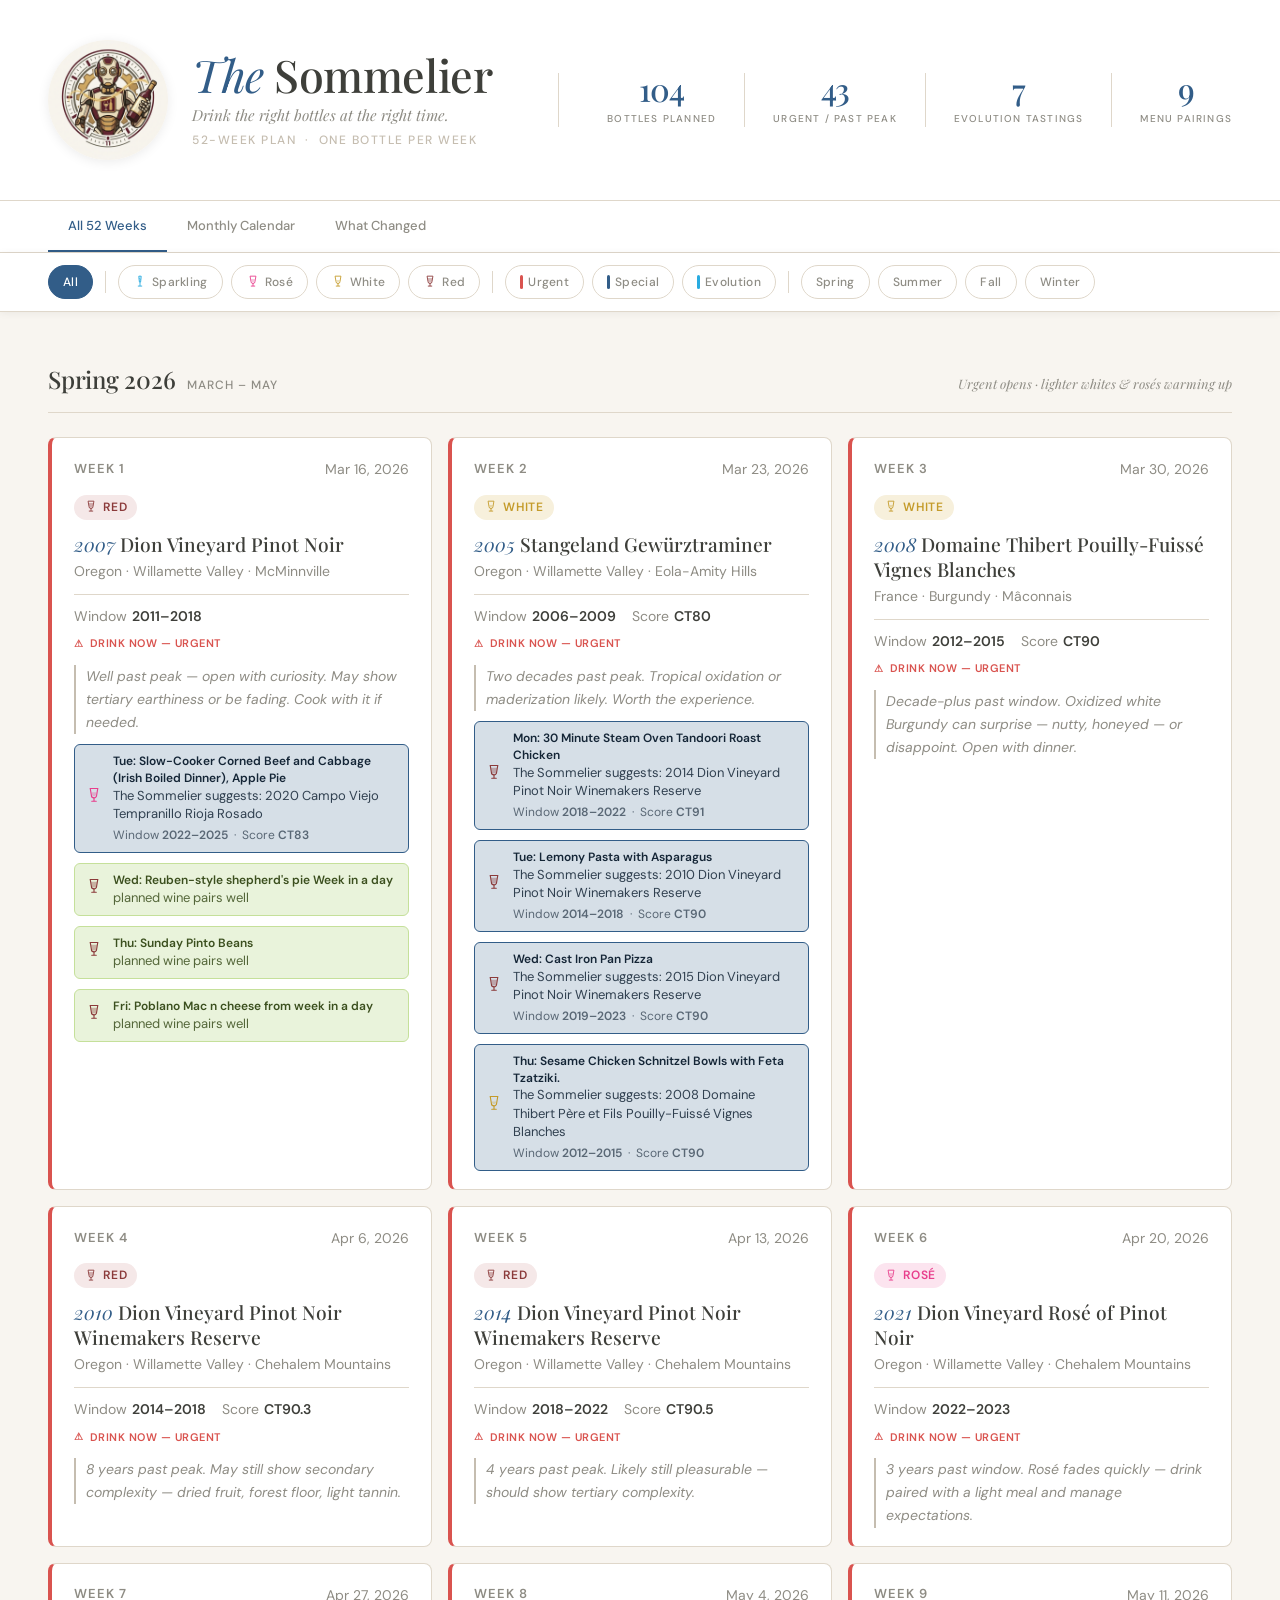
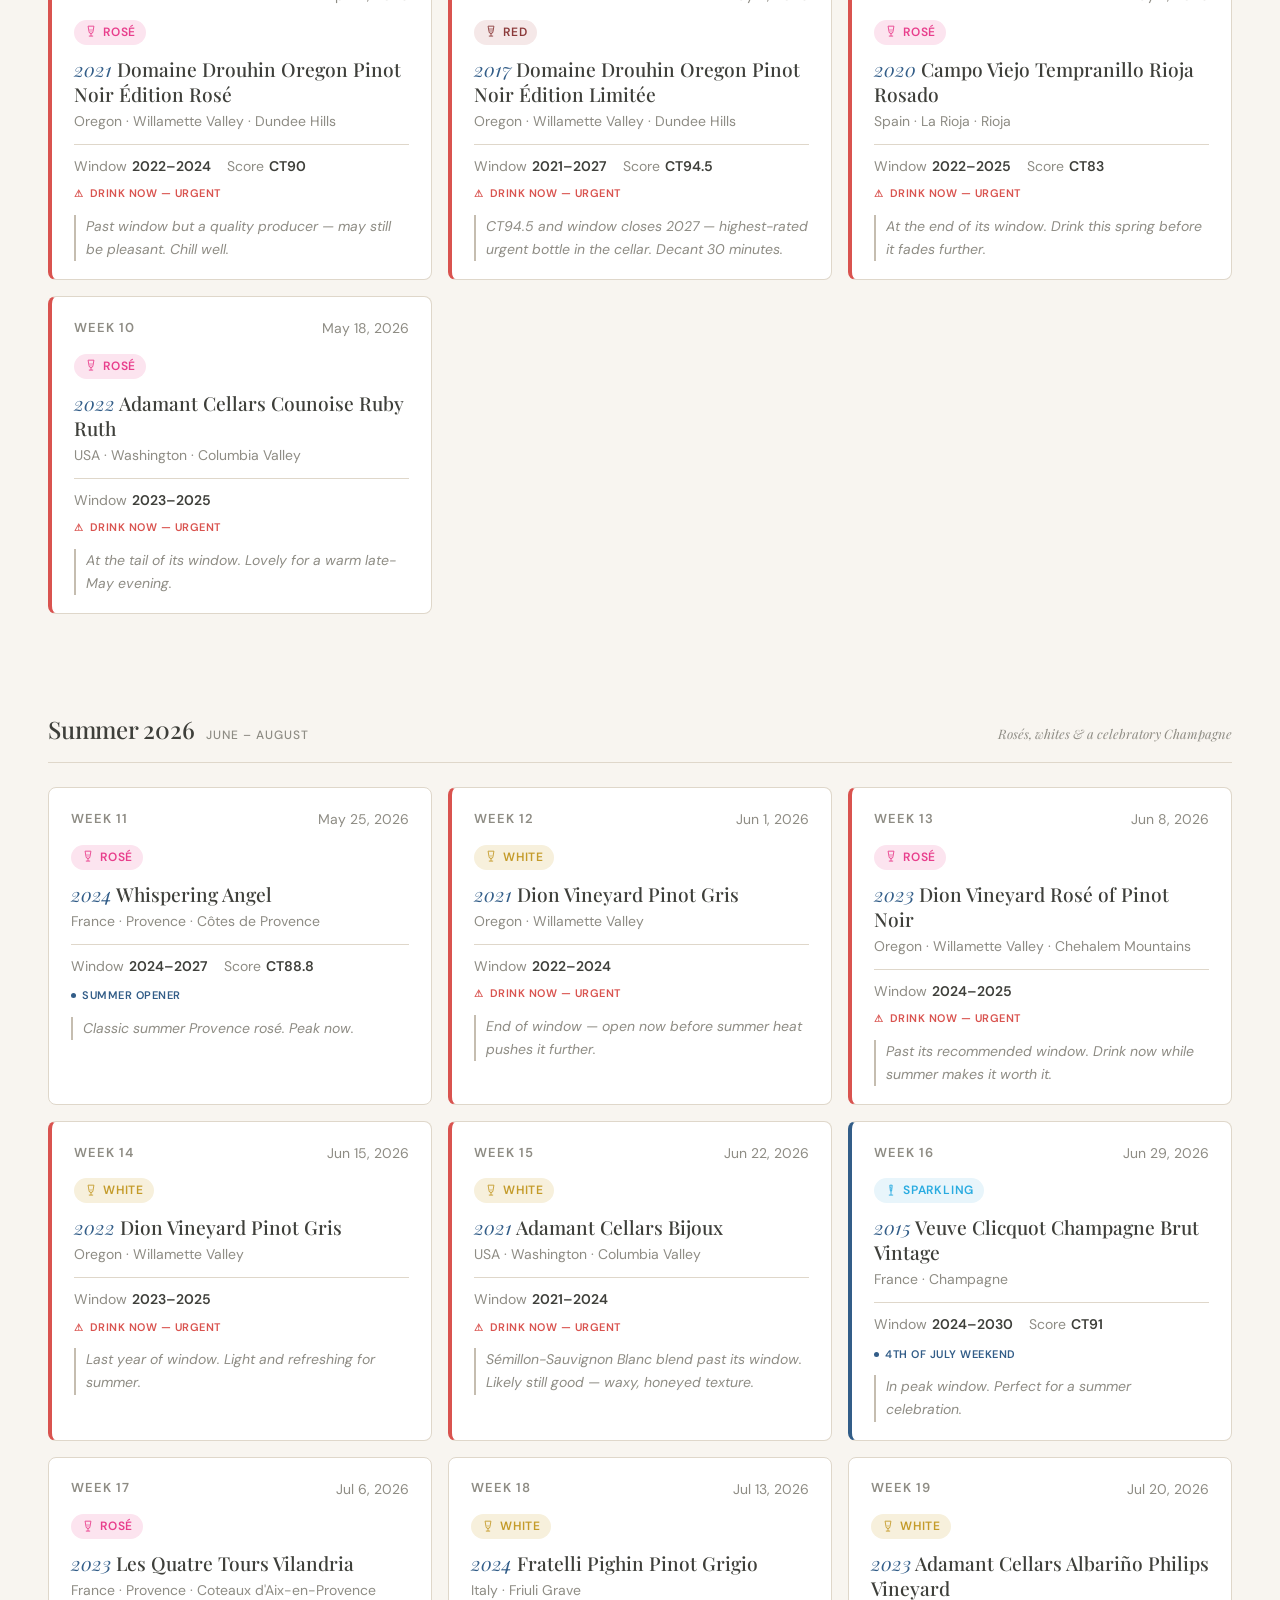
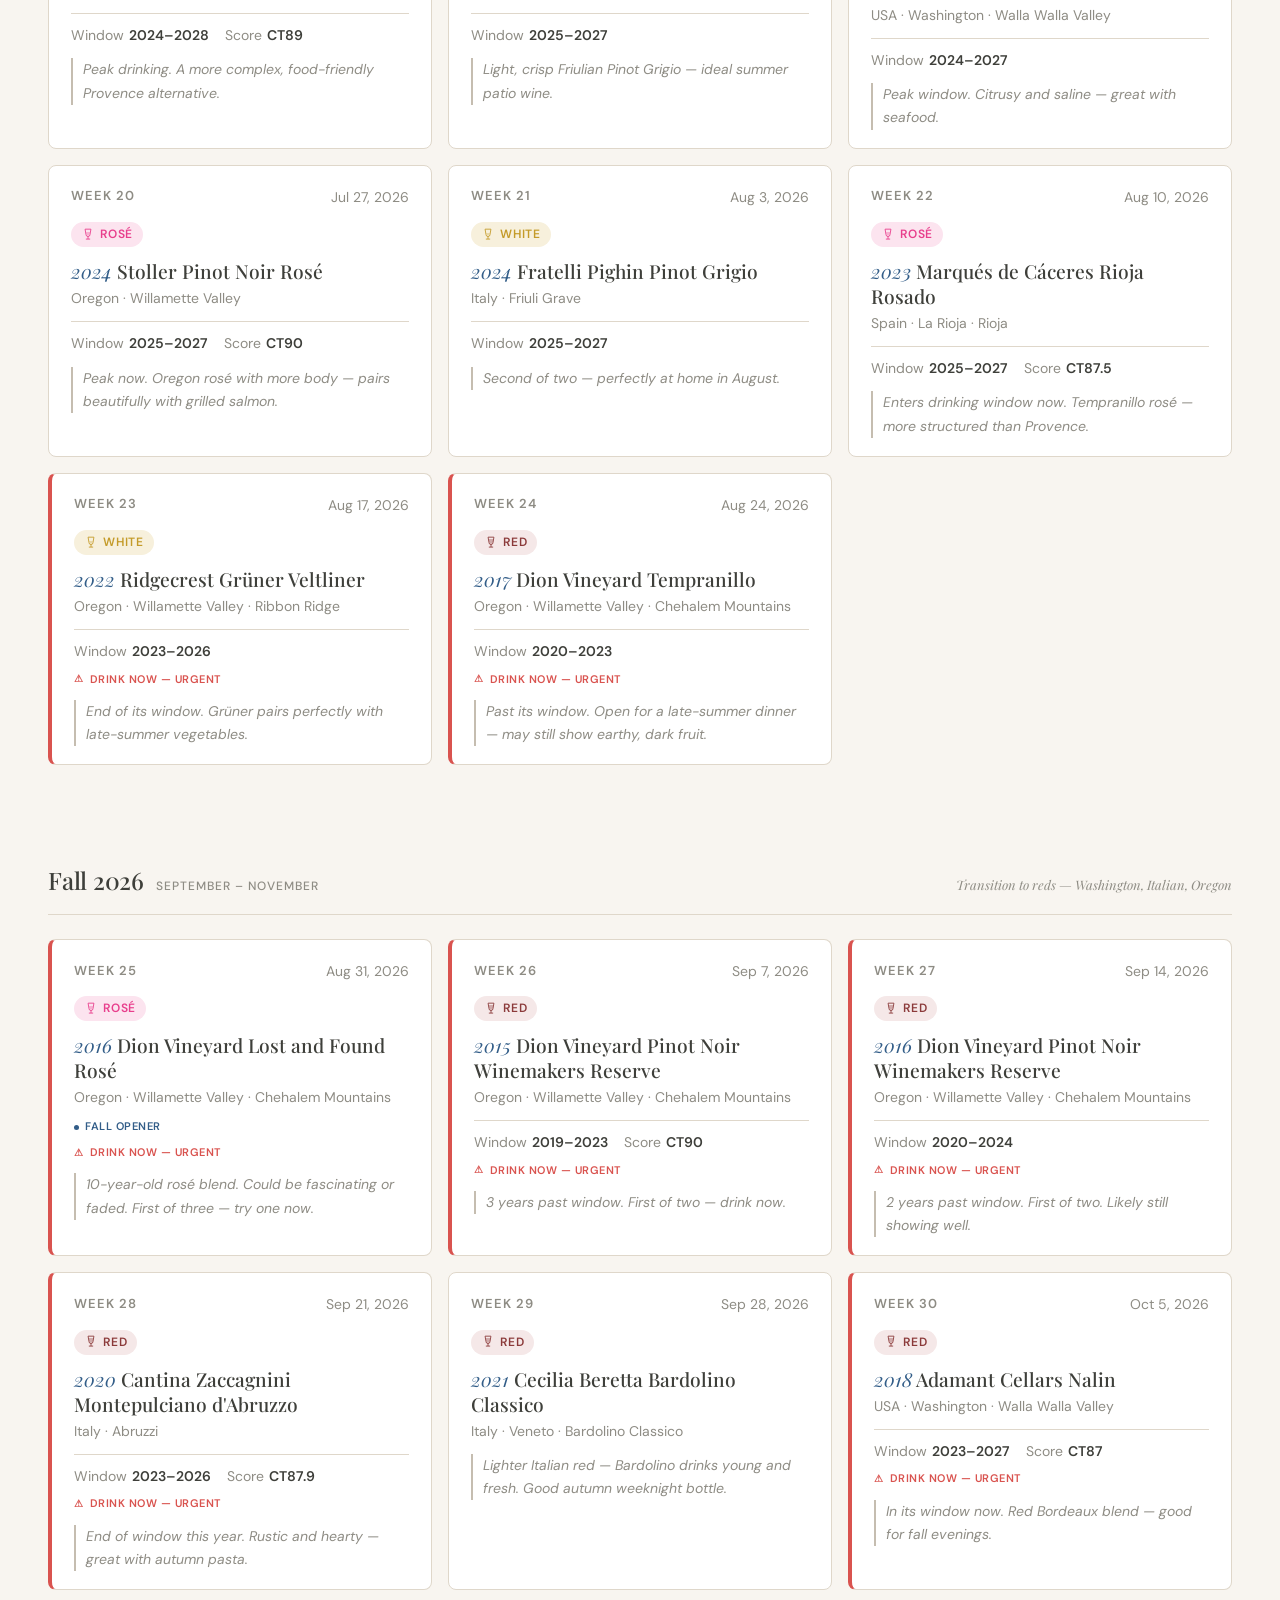
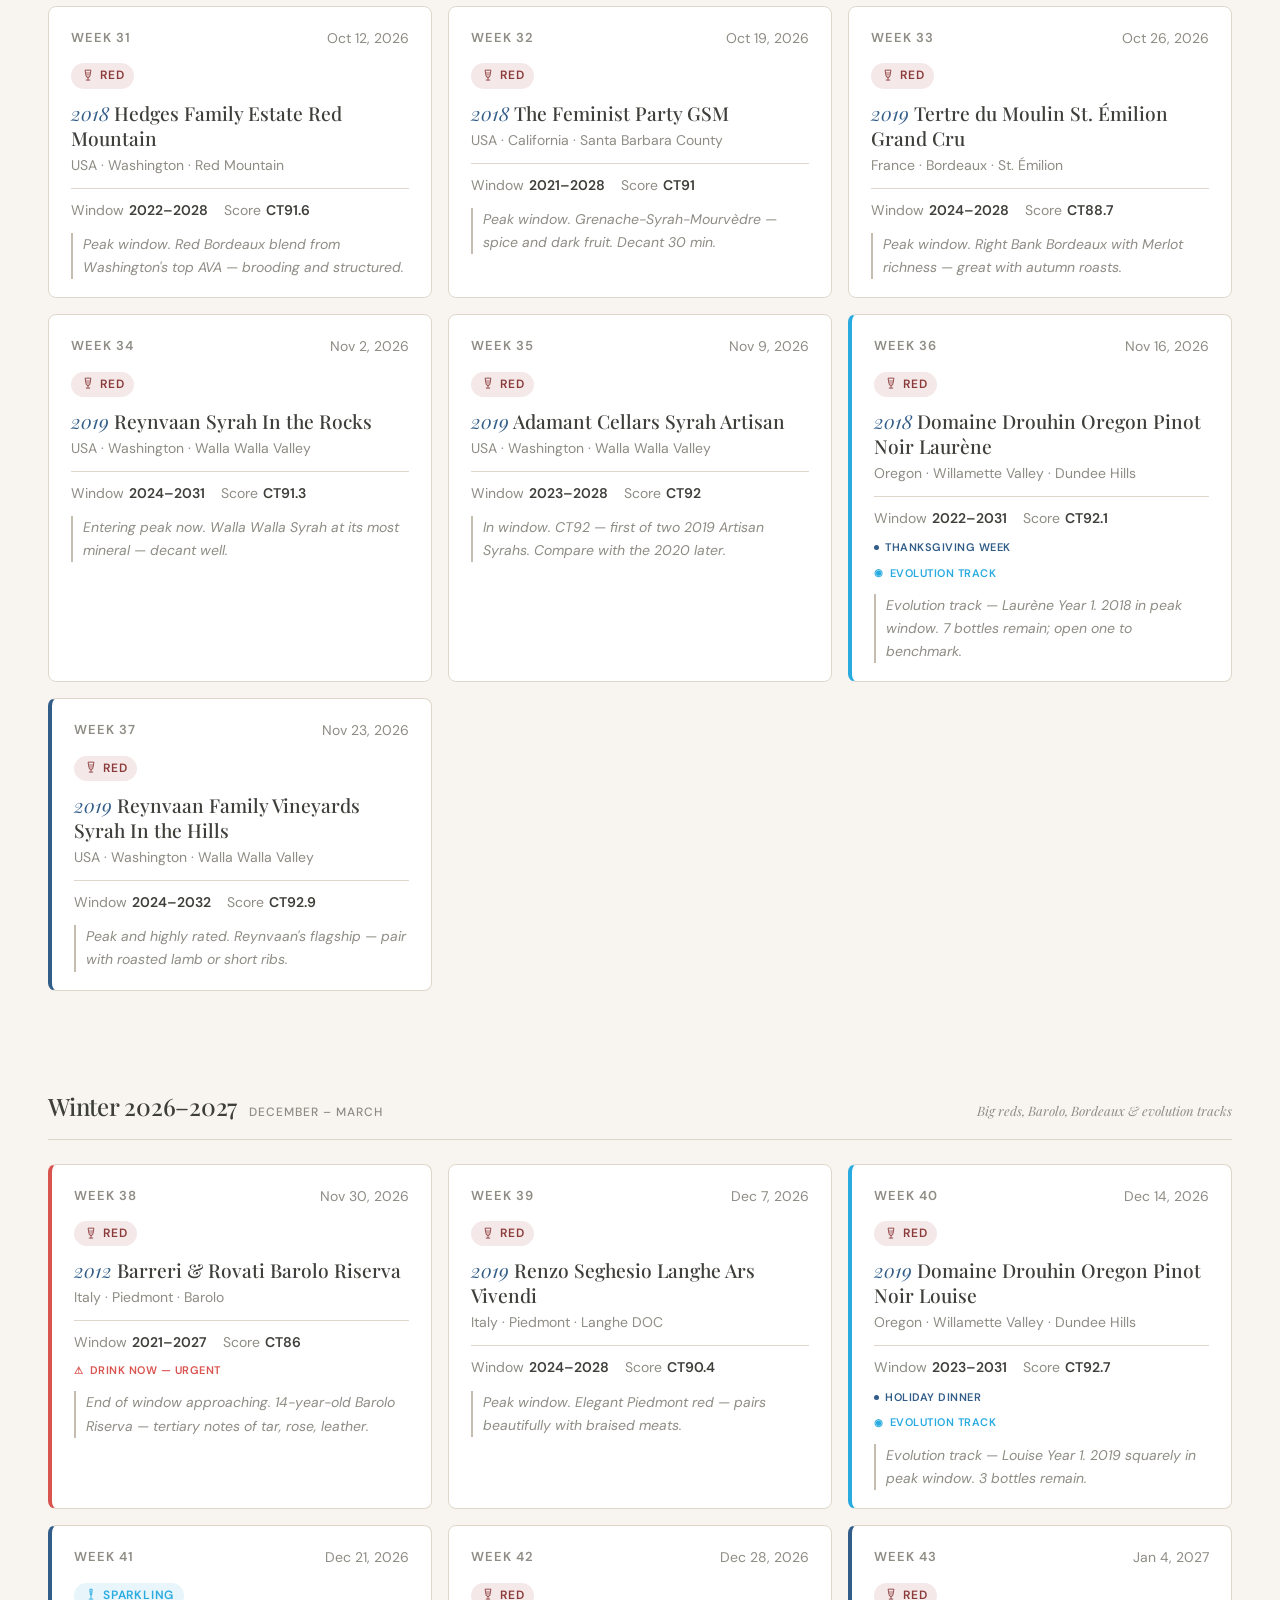
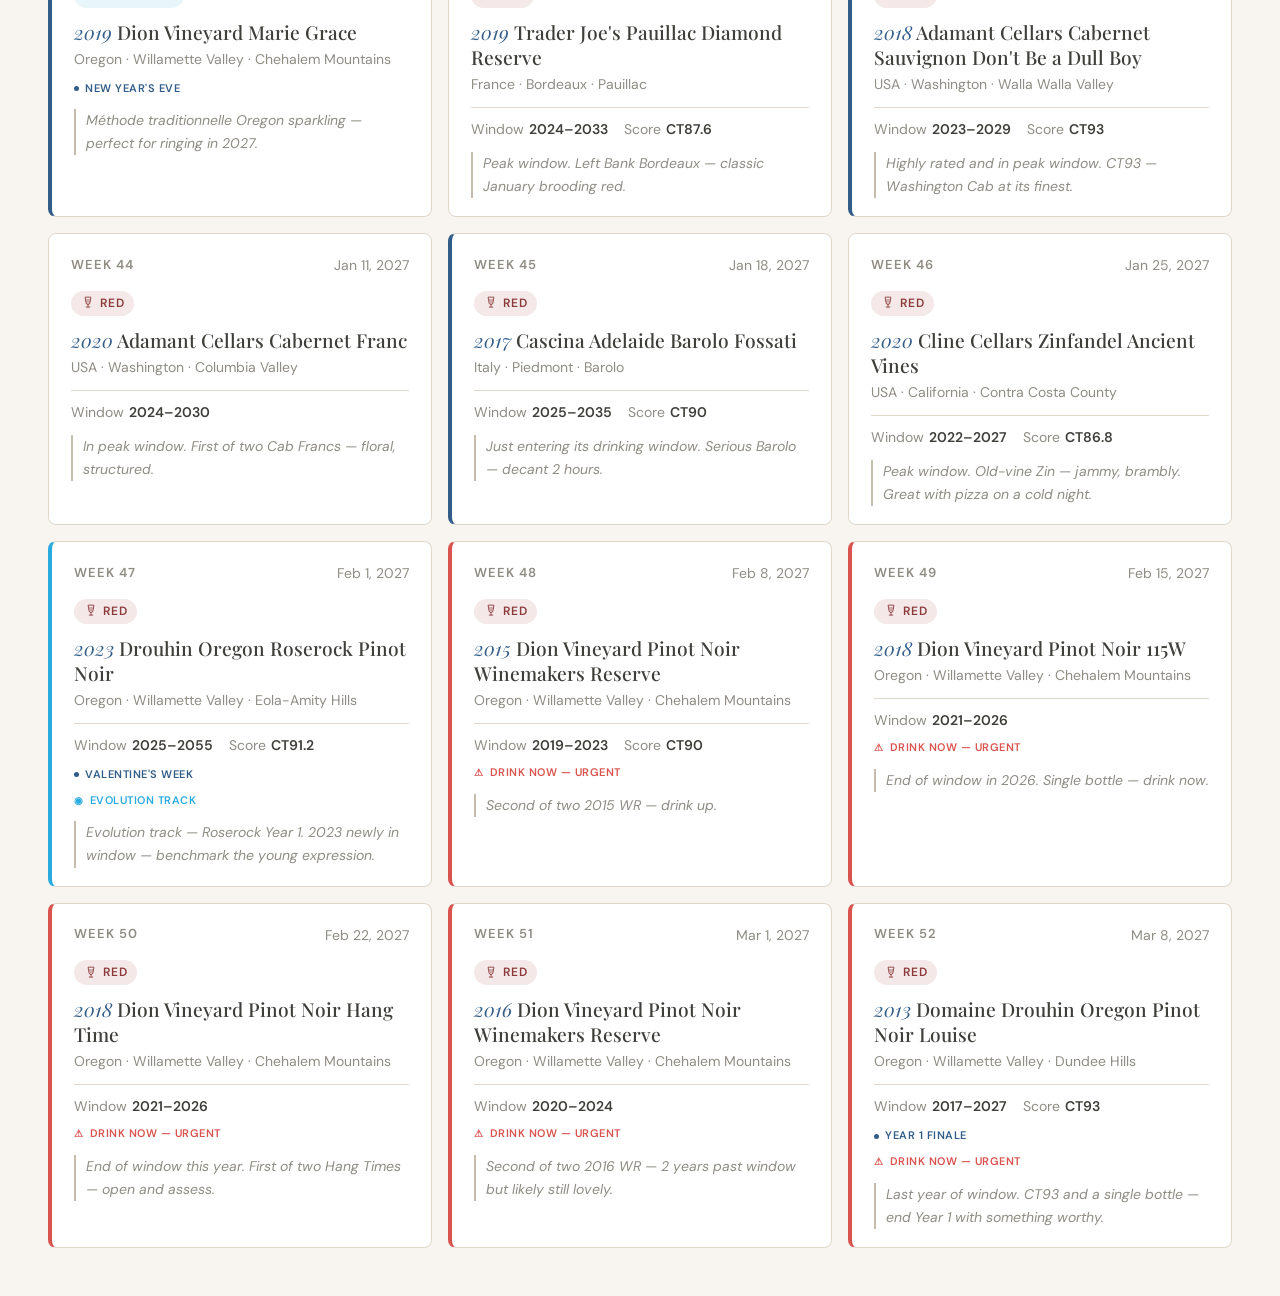
==== site/index.html @ 4cdcdd62 "Rebrand to The Sommelier with logo, favicon, and redesigned header - Rename from Wine Plan to The So" ====
<!DOCTYPE html>
<html lang="en">
<head>
<meta charset="UTF-8">
<meta name="viewport" content="width=device-width, initial-scale=1.0">
<title>The Sommelier</title>
<link href="https://fonts.googleapis.com/css2?family=DM+Sans:ital,wght@0,400;0,500;0,600;1,400&family=Playfair+Display:ital,wght@0,400;0,500;0,600;0,700;1,400;1,500&display=swap" rel="stylesheet">
<link rel="icon" href="favicon.ico" type="image/x-icon">
<link rel="apple-touch-icon" href="apple-touch-icon.png">
<link rel="stylesheet" href="style.css">
</head>
<body>

<header>
  <div class="header-brand">
    <img src="logo.png" alt="The Sommelier" class="header-logo">
    <div class="header-text">
      <h1><em>The</em> Sommelier</h1>
      <div class="header-tagline">Drink the right bottles at the right time.</div>
      <div class="header-sub">52-week plan &nbsp;&middot;&nbsp; One bottle per week</div>
    </div>
  </div>
  <div class="stats">
    <div class="stat"><span class="stat-num" id="stat-planned">—</span><span class="stat-lbl">Bottles Planned</span></div>
    <div class="stat"><span class="stat-num" id="stat-urgent">—</span><span class="stat-lbl">Urgent / Past Peak</span></div>
    <div class="stat"><span class="stat-num" id="stat-evolution">—</span><span class="stat-lbl">Evolution Tastings</span></div>
    <div class="stat"><span class="stat-num" id="stat-pairings">—</span><span class="stat-lbl">Menu Pairings</span></div>
  </div>
</header>

<div class="year-tabs">
  <button class="year-tab active" onclick="switchYear('all', this)">All 52 Weeks</button>
  <button class="year-tab" onclick="switchYear('cal', this)">Monthly Calendar</button>
  <button class="year-tab" onclick="switchYear('changes', this)">What Changed</button>
</div>

<div class="controls" id="filter-bar">
  <button class="filter-btn active" onclick="applyFilter('all', this)">All</button>
  <div class="filter-divider"></div>
  <button class="filter-btn" id="legend-sparkling" onclick="applyFilter('sparkling', this)"></button>
  <button class="filter-btn" id="legend-rose" onclick="applyFilter('rose', this)"></button>
  <button class="filter-btn" id="legend-white" onclick="applyFilter('white', this)"></button>
  <button class="filter-btn" id="legend-red" onclick="applyFilter('red', this)"></button>
  <div class="filter-divider"></div>
  <button class="filter-btn" onclick="applyFilter('urgent', this)"><span class="dot" style="width:3px;height:14px;border-radius:2px;background:var(--urgent)"></span> Urgent</button>
  <button class="filter-btn" onclick="applyFilter('special', this)"><span class="dot" style="width:3px;height:14px;border-radius:2px;background:var(--accent)"></span> Special</button>
  <button class="filter-btn" onclick="applyFilter('evolution', this)"><span class="dot" style="width:3px;height:14px;border-radius:2px;background:var(--evolution)"></span> Evolution</button>
  <div class="filter-divider"></div>
  <button class="filter-btn" onclick="applyFilter('spring', this)">Spring</button>
  <button class="filter-btn" onclick="applyFilter('summer', this)">Summer</button>
  <button class="filter-btn" onclick="applyFilter('fall', this)">Fall</button>
  <button class="filter-btn" onclick="applyFilter('winter', this)">Winter</button>
</div>

<div id="plan-view">
  <div id="plan"></div>
</div>

<div id="calendar-view"></div>

<div id="changelog-view"></div>


<script>
let allWeeks = [];
let quarterInfo = {};
let changelog = {};
let pairingSuggestions = [];

const typeColors = { sparkling:'#29abe0', rose:'#e83e8c', white:'#c49b2a', red:'#8b3a3a' };

// SVG wine icons — each a distinct glass silhouette
function wineIcon(badge, size) {
  size = size || 16;
  var color = typeColors[badge] || '#8b3a3a';
  if (badge === 'sparkling') {
    // Champagne flute — tall narrow glass with bubbles
    return '<svg width="'+size+'" height="'+size+'" viewBox="0 0 24 24" fill="none" xmlns="http://www.w3.org/2000/svg">' +
      '<path d="M10 2h4v2l-1 8h-2L10 4V2z" fill="'+color+'" opacity="0.25"/>' +
      '<path d="M10 2h4v2l-1 8h-2L10 4V2z" stroke="'+color+'" stroke-width="1.5" fill="none"/>' +
      '<line x1="12" y1="12" x2="12" y2="19" stroke="'+color+'" stroke-width="1.5"/>' +
      '<line x1="9" y1="19" x2="15" y2="19" stroke="'+color+'" stroke-width="1.5" stroke-linecap="round"/>' +
      '<circle cx="11.5" cy="6" r="0.7" fill="'+color+'"/>' +
      '<circle cx="12.5" cy="8" r="0.7" fill="'+color+'"/>' +
      '<circle cx="11" cy="9.5" r="0.5" fill="'+color+'"/>' +
      '</svg>';
  }
  if (badge === 'rose') {
    // Wine glass — half filled
    return '<svg width="'+size+'" height="'+size+'" viewBox="0 0 24 24" fill="none" xmlns="http://www.w3.org/2000/svg">' +
      '<path d="M7 2h10l-1.5 9a3.5 3.5 0 01-7 0L7 2z" stroke="'+color+'" stroke-width="1.5" fill="none"/>' +
      '<path d="M8.8 7h6.4l-.7 4a3.5 3.5 0 01-5 0L8.8 7z" fill="'+color+'" opacity="0.3"/>' +
      '<line x1="12" y1="14" x2="12" y2="19" stroke="'+color+'" stroke-width="1.5"/>' +
      '<line x1="9" y1="19" x2="15" y2="19" stroke="'+color+'" stroke-width="1.5" stroke-linecap="round"/>' +
      '</svg>';
  }
  if (badge === 'white') {
    // Wine glass — quarter filled (lighter pour)
    return '<svg width="'+size+'" height="'+size+'" viewBox="0 0 24 24" fill="none" xmlns="http://www.w3.org/2000/svg">' +
      '<path d="M7 2h10l-1.5 9a3.5 3.5 0 01-7 0L7 2z" stroke="'+color+'" stroke-width="1.5" fill="none"/>' +
      '<path d="M9.2 8.5h5.6l-.5 2.5a3.5 3.5 0 01-4.6 0L9.2 8.5z" fill="'+color+'" opacity="0.3"/>' +
      '<line x1="12" y1="14" x2="12" y2="19" stroke="'+color+'" stroke-width="1.5"/>' +
      '<line x1="9" y1="19" x2="15" y2="19" stroke="'+color+'" stroke-width="1.5" stroke-linecap="round"/>' +
      '</svg>';
  }
  // red — wine glass filled high
  return '<svg width="'+size+'" height="'+size+'" viewBox="0 0 24 24" fill="none" xmlns="http://www.w3.org/2000/svg">' +
    '<path d="M7 2h10l-1.5 9a3.5 3.5 0 01-7 0L7 2z" stroke="'+color+'" stroke-width="1.5" fill="none"/>' +
    '<path d="M8 5h8l-1 6a3.5 3.5 0 01-6 0L8 5z" fill="'+color+'" opacity="0.35"/>' +
    '<line x1="12" y1="14" x2="12" y2="19" stroke="'+color+'" stroke-width="1.5"/>' +
    '<line x1="9" y1="19" x2="15" y2="19" stroke="'+color+'" stroke-width="1.5" stroke-linecap="round"/>' +
    '</svg>';
}

function getPairingsForWeek(dateStr) {
  // dateStr is like "Mar 16, 2026" — find all menu items within this week (0-6 days after)
  var weekStart = new Date(dateStr);
  var weekEnd = new Date(weekStart);
  weekEnd.setDate(weekEnd.getDate() + 6);
  var results = [];
  var days = ['Sun','Mon','Tue','Wed','Thu','Fri','Sat'];
  for (var i = 0; i < pairingSuggestions.length; i++) {
    var s = pairingSuggestions[i];
    if (!s.pairing && !s.status) continue;
    if (s.status === 'no_plan_week') continue;
    var sd = new Date(s.date + 'T12:00:00');
    if (sd >= weekStart && sd <= weekEnd) {
      var dayName = days[sd.getDay()];
      results.push({ suggestion: s, dayName: dayName });
    }
  }
  return results;
}

function renderPairingsHtml(pairings) {
  if (!pairings || !pairings.length) return '';
  var html = '';
  for (var i = 0; i < pairings.length; i++) {
    var p = pairings[i];
    var s = p.suggestion;
    if (!s.pairing) continue;
    var score = s.pairing.score;
    var cls, icon, detail = '';
    var sb = s.suggested_bottle;
    if (sb) {
      cls = 'sommelier';
      var sbBadge = (sb.type || '').toLowerCase().replace('rosé','rose');
      if (sb.varietal && sb.varietal.toLowerCase().indexOf('sparkling') >= 0) sbBadge = 'sparkling';
      icon = wineIcon(sbBadge || 'red', 18);
      detail = 'The Sommelier suggests: ' + sb.vintage + ' ' + sb.wine;
      var meta = [];
      if (sb.window && sb.window !== '?–?') meta.push('Window <span>' + sb.window + '</span>');
      if (sb.score) meta.push('Score <span>CT' + Math.round(sb.score) + '</span>');
      if (meta.length) detail += '<div class="pairing-meta">' + meta.join(' &nbsp;&middot;&nbsp; ') + '</div>';
    } else if (score === 'good') {
      cls = 'good'; icon = wineIcon(s.planned_badge || 'red', 18); detail = 'planned wine pairs well';
    } else {
      cls = 'partial'; icon = '—'; detail = 'enjoy the planned wine';
    }
    html += '<div class="pairing-row ' + cls + '">' +
      '<span class="pairing-icon">' + icon + '</span>' +
      '<div><span class="pairing-meal">' + p.dayName + ': ' + s.meal + '</span>' +
      (detail ? '<div class="pairing-detail">' + detail + '</div>' : '') +
      '</div></div>';
  }
  return html;
}

function renderCalendar() {
  const cal = document.getElementById('calendar-view');
  cal.innerHTML = '';
  const monthNames = ['January','February','March','April','May','June','July','August','September','October','November','December'];
  const byYear = {};
  allWeeks.forEach(function(w) {
    const d = new Date(w.date);
    const yr = d.getFullYear();
    const mo = d.getMonth();
    if (!byYear[yr]) byYear[yr] = {};
    if (!byYear[yr][mo]) byYear[yr][mo] = [];
    byYear[yr][mo].push(w);
  });
  Object.keys(byYear).sort().forEach(function(yr) {
    const yearBlock = document.createElement('div');
    const yh = document.createElement('div');
    yh.className = 'cal-year-header';
    const subText = yr == 2026 ? 'Year 1 begins' : yr == 2027 ? 'Year 1 ends · Year 2 begins' : 'Year 2 ends';
    yh.innerHTML = yr + ' <span class="cal-year-sub">' + subText + '</span>';
    yearBlock.appendChild(yh);
    const grid = document.createElement('div');
    grid.className = 'cal-grid';
    Object.keys(byYear[yr]).map(Number).sort(function(a,b){return a-b;}).forEach(function(mo) {
      const entries = byYear[yr][mo];
      const monthCard = document.createElement('div');
      monthCard.className = 'cal-month';
      const hdr = document.createElement('div');
      hdr.className = 'cal-month-header';
      hdr.innerHTML = '<span class="cal-month-name">' + monthNames[mo] + '</span><span class="cal-month-count">' + entries.length + ' bottle' + (entries.length > 1 ? 's' : '') + '</span>';
      monthCard.appendChild(hdr);
      const entriesDiv = document.createElement('div');
      entriesDiv.className = 'cal-entries';
      entries.forEach(function(w) {
        const pillClass = w.evolution ? 'evolution-pill' : w.urgent ? 'urgent-pill' : w.special ? 'special-pill' : '';
        const typeColor = typeColors[w.badge] || '#8b2035';
        const label = w.badge === 'rose' ? 'Rosé' : w.badge.charAt(0).toUpperCase() + w.badge.slice(1);
        const dayStr = w.date.split(',')[0];
        const flags = [];
        if (w.urgent)    flags.push('<span class="cal-flag urgent">⚠ Urgent</span>');
        if (w.evolution) flags.push('<span class="cal-flag evolution">◉ Evolution</span>');
        if (w.occasion)  flags.push('<span class="cal-flag occasion">◆ ' + w.occasion + '</span>');
        else if (w.special && !w.evolution) flags.push('<span class="cal-flag special">◆ Special</span>');
        const entry = document.createElement('div');
        entry.className = 'cal-entry';
        entry.innerHTML = '<div class="cal-week-pill ' + pillClass + '">' + w.week + '</div>' +
          '<div class="cal-type-dot">' + wineIcon(w.badge, 14) + '</div>' +
          '<div class="cal-entry-body">' +
            '<div class="cal-entry-date">' + dayStr + ' &nbsp;·&nbsp; ' + label + '</div>' +
            '<div class="cal-entry-name"><span class="cal-entry-vintage">' + w.vintage + '</span> ' + w.name + '</div>' +
            '<div class="cal-entry-sub">' + w.appellation.split(' · ')[0] + '</div>' +
            (flags.length ? '<div class="cal-entry-flags">' + flags.join('') + '</div>' : '') +
          '</div>';
        var calPairings = getPairingsForWeek(w.date);
        calPairings.forEach(function(cp) {
          var pScore = cp.suggestion.pairing.score;
          var pColor = pScore === 'good' ? '#3b4f1e' : pScore === 'partial' ? '#623218' : '#572120';
          var pIcon = pScore === 'good' ? '✓' : pScore === 'partial' ? '~' : '✗';
          var mealSpan = document.createElement('div');
          mealSpan.className = 'cal-entry-sub';
          mealSpan.style.color = pColor;
          mealSpan.style.fontWeight = '600';
          var mealText = pIcon + ' ' + cp.dayName + ': ' + cp.suggestion.meal;
          if (cp.suggestion.suggested_bottle) {
            mealText += ' · Sommelier: ' + cp.suggestion.suggested_bottle.vintage + ' ' + cp.suggestion.suggested_bottle.wine;
          }
          mealSpan.textContent = mealText;
          entry.querySelector('.cal-entry-body').appendChild(mealSpan);
        });
        entriesDiv.appendChild(entry);
      });
      monthCard.appendChild(entriesDiv);
      grid.appendChild(monthCard);
    });
    yearBlock.appendChild(grid);
    cal.appendChild(yearBlock);
  });
}

function renderChangelog() {
  const view = document.getElementById('changelog-view');
  view.innerHTML = '';
  const hc = document.createElement('div');
  hc.className = 'changelog-header-card';
  hc.innerHTML = '<div class="changelog-date">Sync date: ' + changelog.date + '</div><h2>What Changed</h2><p class="changelog-summary">' + changelog.summary + '</p>';
  view.appendChild(hc);
  [
    { type:'added',   label:'Added to Plan' },
    { type:'fixed',   label:'Adjusted' },
    { type:'removed', label:'Removed from Plan' }
  ].forEach(function(sec) {
    const items = changelog.changes.filter(function(c){ return c.type === sec.type; });
    if (!items.length) return;
    const s = document.createElement('div');
    s.className = 'changelog-section';
    const t = document.createElement('div');
    t.className = 'changelog-section-title';
    t.textContent = sec.label + ' (' + items.length + ')';
    s.appendChild(t);
    const id = document.createElement('div');
    id.className = 'changelog-items';
    items.forEach(function(change) {
      const typeLabel = change.type === 'added' ? 'Added' : change.type === 'fixed' ? 'Adjusted' : 'Removed';
      const item = document.createElement('div');
      item.className = 'changelog-item ' + change.type;
      item.innerHTML = '<span class="changelog-week-pill">Wk ' + change.week + '</span>' +
        '<span class="changelog-type-badge">' + typeLabel + '</span>' +
        '<span class="changelog-description">' + change.description + '</span>';
      id.appendChild(item);
    });
    s.appendChild(id);
    view.appendChild(s);
  });
}

let currentYear = 'y1';
let currentFilter = 'all';

function getWeeks() {
  let w = allWeeks;
  if (currentYear === 'y1') w = w.filter(function(x){ return x.year === 1; });
  else if (currentYear === 'y2') w = w.filter(function(x){ return x.year === 2; });
  if (currentFilter === 'urgent')    w = w.filter(function(x){ return x.urgent; });
  if (currentFilter === 'special')   w = w.filter(function(x){ return x.special; });
  if (currentFilter === 'evolution') w = w.filter(function(x){ return x.evolution; });
  if (['sparkling','rose','white','red'].indexOf(currentFilter) >= 0) w = w.filter(function(x){ return x.badge === currentFilter; });
  if (['spring','summer','fall','winter'].indexOf(currentFilter) >= 0) w = w.filter(function(x){ return x.season === currentFilter; });
  return w;
}

function renderPlan() {
  const plan = document.getElementById('plan');
  plan.innerHTML = '';
  const filtered = getWeeks();
  const seasons = ['spring','summer','fall','winter'];
  const years = currentYear === 'all' ? [1,2] : currentYear === 'y1' ? [1] : [2];
  years.forEach(function(yr) {
    const yrKey = yr === 1 ? 'y1' : 'y2';
    seasons.forEach(function(season) {
      const sw = filtered.filter(function(w){ return w.year === yr && w.season === season; });
      if (!sw.length) return;
      const info = quarterInfo[season][yrKey];
      const section = document.createElement('section');
      section.className = 'quarter';
      section.innerHTML = '<div class="quarter-header">' +
        '<h2 class="quarter-title">' + info.title + '</h2>' +
        '<span class="quarter-sub">' + info.sub + '</span>' +
        '<span class="quarter-note">' + info.note + '</span>' +
        '</div><div class="weeks-grid" id="grid-' + yr + '-' + season + '"></div>';
      plan.appendChild(section);
      const grid = section.querySelector('#grid-' + yr + '-' + season);
      sw.forEach(function(w) {
        const cls = w.evolution ? 'evolution-card' : w.urgent ? 'urgent' : (w.special ? 'special' : '');
        const card = document.createElement('div');
        card.className = 'week-card' + (cls ? ' ' + cls : '');
        const label = w.badge === 'rose' ? 'Rosé' : w.badge.charAt(0).toUpperCase() + w.badge.slice(1);
        let html = '<div class="card-top"><span class="week-num">Week ' + w.week + '</span><span class="week-date">' + w.date + '</span></div>';
        html += '<div class="badge badge-' + w.badge + '">' + wineIcon(w.badge, 14) + label + '</div>';
        html += '<div class="wine-name"><span class="wine-vintage">' + w.vintage + '</span> ' + w.name + '</div>';
        html += '<div class="wine-appellation">' + w.appellation + '</div>';
        if (w.window || w.score) {
          html += '<div class="wine-meta">';
          if (w.window) html += '<div class="meta-item">Window <span>' + w.window + '</span></div>';
          if (w.score)  html += '<div class="meta-item">Score <span>' + w.score + '</span></div>';
          html += '</div>';
        }
        if (w.occasion)  html += '<div class="occasion-tag">' + w.occasion + '</div>';
        if (w.urgent)    html += '<div class="urgent-flag">Drink now — urgent</div>';
        if (w.evolution) html += '<div class="evolution-flag">Evolution track</div>';
        html += '<div class="note-text">' + w.note + '</div>';
        var pairings = getPairingsForWeek(w.date);
        html += renderPairingsHtml(pairings);
        card.innerHTML = html;
        grid.appendChild(card);
      });
    });
  });
  if (!filtered.length) {
    plan.innerHTML = '<div class="empty-state">No bottles match this filter for the selected year.</div>';
  }
}

function switchYear(yr, btn) {
  currentYear = yr;
  document.querySelectorAll('.year-tab').forEach(function(b){ b.classList.remove('active'); });
  btn.classList.add('active');
  const planView      = document.getElementById('plan-view');
  const calView       = document.getElementById('calendar-view');
  const changelogView = document.getElementById('changelog-view');
  const filterBar     = document.getElementById('filter-bar');
  planView.classList.add('hidden');
  calView.classList.remove('visible');
  changelogView.classList.remove('visible');
  filterBar.classList.add('hidden');
  if (yr === 'cal') {
    calView.classList.add('visible');
    renderCalendar();
  } else if (yr === 'changes') {
    changelogView.classList.add('visible');
    renderChangelog();
  } else {
    planView.classList.remove('hidden');
    filterBar.classList.remove('hidden');
    renderPlan();
  }
}

// Populate legend wine icons in filter buttons
function populateLegend() {
  document.getElementById('legend-sparkling').innerHTML = wineIcon('sparkling', 14) + ' Sparkling';
  document.getElementById('legend-rose').innerHTML = wineIcon('rose', 14) + ' Ros\u00e9';
  document.getElementById('legend-white').innerHTML = wineIcon('white', 14) + ' White';
  document.getElementById('legend-red').innerHTML = wineIcon('red', 14) + ' Red';
}

function applyFilter(f, btn) {
  currentFilter = f;
  document.querySelectorAll('.filter-btn').forEach(function(b){ b.classList.remove('active'); });
  btn.classList.add('active');
  renderPlan();
}

// Load plan data and pairing suggestions in parallel, then render
Promise.all([
  fetch('plan.json').then(function(r) { return r.json(); }),
  fetch('pairing_suggestions.json').then(function(r) { return r.json(); }).catch(function() { return { suggestions: [] }; })
]).then(function(results) {
  var planData = results[0];
  allWeeks    = planData.allWeeks;
  quarterInfo = planData.quarterInfo;
  changelog   = planData.changelog;
  pairingSuggestions = (results[1] && results[1].suggestions) || [];
  document.getElementById('stat-planned').textContent   = allWeeks.length;
  document.getElementById('stat-urgent').textContent    = allWeeks.filter(function(w){ return w.urgent === true; }).length;
  document.getElementById('stat-evolution').textContent = allWeeks.filter(function(w){ return w.evolution === true; }).length;
  document.getElementById('stat-pairings').textContent  = pairingSuggestions.filter(function(s){ return s.pairing; }).length;
  populateLegend();
  renderPlan();
});
</script>
</body>
</html>
---- site/style.css ----
:root {
  --bg: #f8f5f0;
  --surface: #ffffff;
  --surface-alt: #f0ece4;
  --border: #dfd7ca;
  --border-strong: #c5bdb0;
  --heading: #3e3f3a;
  --text: #3e3f3a;
  --muted: #8e8c84;
  --accent: #325d88;
  --accent-light: #d6dfe7;
  --urgent: #d9534f;
  --urgent-bg: #f7dddc;
  --evolution: #29abe0;
  --evolution-bg: #d4eef9;
  --special-bg: #f5f1e8;
  --sparkling: #29abe0;
  --rose: #e83e8c;
  --white-wine: #c49b2a;
  --red-wine: #8b3a3a;
}

* { box-sizing: border-box; margin: 0; padding: 0; }

body {
  background: var(--bg);
  color: var(--text);
  font-family: 'DM Sans', sans-serif;
  font-weight: 400;
  font-size: 17px;
  line-height: 1.6;
  min-height: 100vh;
}

/* ═══════════════════════════════════════
   HEADER — masthead layout
   Brand left, stats right, vertically centered
   ═══════════════════════════════════════ */
header {
  background: var(--surface);
  border-bottom: 1px solid var(--border);
  padding: 40px 48px;
  display: flex;
  align-items: center;
  justify-content: space-between;
  gap: 48px;
}

.header-brand {
  display: flex;
  align-items: center;
  gap: 24px;
  flex-shrink: 0;
}

.header-logo {
  height: 120px;
  width: 120px;
  object-fit: cover;
  flex-shrink: 0;
  border-radius: 50%;
  box-shadow: 0 2px 12px rgba(0,0,0,0.08);
}

.header-text {
  flex: 1;
}

h1 {
  font-family: 'Playfair Display', serif;
  font-size: clamp(1.8rem, 3.5vw, 2.8rem);
  font-weight: 500;
  line-height: 1.1;
  color: var(--heading);
  letter-spacing: -0.01em;
  margin-bottom: 4px;
}

h1 em {
  font-style: italic;
  color: var(--accent);
  font-weight: 400;
}

.header-tagline {
  font-family: 'Playfair Display', serif;
  font-size: 0.95rem;
  font-style: italic;
  color: var(--muted);
  margin-bottom: 4px;
}

.header-sub {
  font-size: 12px;
  color: var(--border-strong);
  letter-spacing: 1.5px;
  text-transform: uppercase;
  font-weight: 500;
}

.header-updated {
  font-size: 12px;
  color: var(--muted);
  margin-top: 4px;
  font-style: italic;
}

/* Stats — right column */
.stats {
  display: flex;
  gap: 0;
  flex-wrap: nowrap;
  flex-shrink: 0;
  padding-left: 48px;
  border-left: 1px solid var(--border);
}

.stat {
  padding: 0 28px;
  border-right: 1px solid var(--border);
  text-align: center;
}

.stat:first-child {
  padding-left: 0;
}

.stat:last-child {
  border-right: none;
  padding-right: 0;
}

.stat-num {
  font-family: 'Playfair Display', serif;
  font-size: 2rem;
  font-weight: 500;
  color: var(--accent);
  line-height: 1;
  display: block;
  letter-spacing: -0.02em;
}

.stat-lbl {
  font-size: 10px;
  letter-spacing: 1.2px;
  text-transform: uppercase;
  color: var(--muted);
  display: block;
  margin-top: 6px;
  font-weight: 500;
  white-space: nowrap;
}

/* ═══════════════════════════════════════
   TABS
   ═══════════════════════════════════════ */
.year-tabs {
  display: flex;
  background: var(--surface);
  border-bottom: 1px solid var(--border);
  padding: 0 48px;
  overflow-x: auto;
  -webkit-overflow-scrolling: touch;
  scrollbar-width: none;
}

.year-tabs::-webkit-scrollbar { display: none; }

.year-tab {
  flex-shrink: 0;
  padding: 16px 20px;
  font-family: 'DM Sans', sans-serif;
  font-size: 13px;
  font-weight: 500;
  color: var(--muted);
  cursor: pointer;
  border: none;
  border-bottom: 2px solid transparent;
  background: none;
  transition: color 0.15s, border-color 0.15s;
  white-space: nowrap;
  min-height: 44px;
}

.year-tab:hover { color: var(--heading); }
.year-tab.active { color: var(--accent); border-bottom-color: var(--accent); }

/* ═══════════════════════════════════════
   LEGEND (unused but kept for structure)
   ═══════════════════════════════════════ */
.legend {
  display: flex;
  flex-wrap: wrap;
  gap: 10px 20px;
  padding: 14px 48px;
  border-bottom: 1px solid var(--border);
  background: var(--surface-alt);
}

.legend.hidden { display: none; }

.legend-item {
  display: flex;
  align-items: center;
  gap: 7px;
  font-size: 11px;
  letter-spacing: 0.5px;
  color: var(--muted);
  font-weight: 500;
  text-transform: uppercase;
}

.dot {
  width: 8px;
  height: 8px;
  border-radius: 50%;
  flex-shrink: 0;
}

/* ═══════════════════════════════════════
   FILTER BAR — sticky with refined shadow
   ═══════════════════════════════════════ */
.controls {
  padding: 12px 48px;
  display: flex;
  gap: 8px;
  flex-wrap: wrap;
  align-items: center;
  border-bottom: 1px solid var(--border);
  background: var(--surface);
  position: sticky;
  top: 0;
  z-index: 100;
  box-shadow: 0 1px 8px rgba(0,0,0,0.06);
}

.controls.hidden { display: none; }

.filter-btn {
  display: inline-flex;
  align-items: center;
  gap: 5px;
  background: transparent;
  border: 1px solid var(--border);
  color: var(--muted);
  padding: 0 14px;
  height: 34px;
  min-height: 34px;
  font-family: 'DM Sans', sans-serif;
  font-size: 12px;
  font-weight: 500;
  letter-spacing: 0.3px;
  cursor: pointer;
  transition: all 0.15s;
  border-radius: 100px;
  white-space: nowrap;
}

.filter-btn svg { flex-shrink: 0; }

.filter-btn:hover {
  border-color: var(--border-strong);
  color: var(--text);
}

.filter-btn.active {
  background: var(--accent);
  border-color: var(--accent);
  color: #fff;
}

.filter-divider {
  width: 1px;
  height: 22px;
  background: var(--border);
  margin: 0 4px;
  flex-shrink: 0;
}

/* ═══════════════════════════════════════
   QUARTERS — seasonal section headers
   ═══════════════════════════════════════ */
.quarter { padding: 48px 48px 0; }

.quarter-header {
  display: flex;
  align-items: baseline;
  gap: 12px;
  margin-bottom: 24px;
  padding-bottom: 14px;
  border-bottom: 1px solid var(--border);
  flex-wrap: wrap;
}

.quarter-title {
  font-family: 'Playfair Display', serif;
  font-size: 1.5rem;
  font-weight: 500;
  color: var(--heading);
  letter-spacing: -0.01em;
}

.quarter-sub {
  font-size: 12px;
  color: var(--muted);
  font-weight: 500;
  text-transform: uppercase;
  letter-spacing: 1px;
}

.quarter-note {
  margin-left: auto;
  font-size: 13px;
  color: var(--muted);
  font-family: 'Playfair Display', serif;
  font-style: italic;
}

/* ═══════════════════════════════════════
   WEEK CARDS — the core content
   ═══════════════════════════════════════ */
.weeks-grid {
  display: grid;
  grid-template-columns: repeat(auto-fill, minmax(300px, 1fr));
  gap: 16px;
  padding-bottom: 48px;
}

.week-card {
  background: var(--surface);
  border: 1px solid var(--border);
  border-radius: 8px;
  padding: 20px 22px 18px;
  transition: box-shadow 0.18s, transform 0.18s;
  position: relative;
  overflow: hidden;
}

.week-card:hover {
  box-shadow: 0 4px 20px rgba(0,0,0,0.08);
  transform: translateY(-2px);
}

.week-card.urgent {
  border-left: 4px solid var(--urgent);
}

.week-card.special {
  border-left: 4px solid var(--accent);
}

.week-card.evolution-card {
  border-left: 4px solid var(--evolution);
}

.card-top {
  display: flex;
  justify-content: space-between;
  align-items: center;
  margin-bottom: 14px;
}

.week-num {
  font-size: 13px;
  font-weight: 600;
  letter-spacing: 1px;
  text-transform: uppercase;
  color: var(--muted);
}

.week-date {
  font-size: 14px;
  color: var(--muted);
}

.badge {
  display: inline-flex;
  align-items: center;
  gap: 5px;
  font-size: 12px;
  font-weight: 600;
  letter-spacing: 0.8px;
  text-transform: uppercase;
  padding: 3px 10px;
  border-radius: 100px;
  margin-bottom: 12px;
}

.badge svg { flex-shrink: 0; }

.badge-sparkling { background: #e8f5fb; color: var(--sparkling); }
.badge-rose      { background: #fce4ef; color: var(--rose); }
.badge-white     { background: #f7f0dc; color: var(--white-wine); }
.badge-red       { background: #f5e8e8; color: var(--red-wine); }

.wine-name {
  font-family: 'Playfair Display', serif;
  font-size: 1.2rem;
  font-weight: 500;
  color: var(--heading);
  line-height: 1.3;
  margin-bottom: 4px;
}

.wine-vintage {
  color: var(--accent);
  font-style: italic;
  font-weight: 400;
}

.wine-appellation {
  font-size: 14px;
  color: var(--muted);
  margin-top: 4px;
  line-height: 1.5;
}

.wine-meta {
  display: flex;
  gap: 16px;
  margin-top: 12px;
  padding-top: 10px;
  border-top: 1px solid var(--border);
  flex-wrap: wrap;
}

.meta-item {
  font-size: 14px;
  color: var(--muted);
  display: flex;
  align-items: center;
  gap: 5px;
}

.meta-item span {
  color: var(--text);
  font-weight: 600;
}

.occasion-tag {
  margin-top: 10px;
  font-size: 11px;
  font-weight: 600;
  letter-spacing: 0.5px;
  text-transform: uppercase;
  color: var(--accent);
  display: flex;
  align-items: center;
  gap: 6px;
}

.occasion-tag::before {
  content: '';
  width: 5px;
  height: 5px;
  border-radius: 50%;
  background: var(--accent);
  flex-shrink: 0;
}

.urgent-flag {
  margin-top: 8px;
  font-size: 11px;
  font-weight: 600;
  letter-spacing: 0.5px;
  text-transform: uppercase;
  color: var(--urgent);
  display: flex;
  align-items: center;
  gap: 6px;
}

.urgent-flag::before { content: '⚠'; font-size: 10px; }

.evolution-flag {
  margin-top: 8px;
  font-size: 11px;
  font-weight: 600;
  letter-spacing: 0.5px;
  text-transform: uppercase;
  color: var(--evolution);
  display: flex;
  align-items: center;
  gap: 6px;
}

.evolution-flag::before { content: '◉'; font-size: 10px; }

.note-text {
  font-family: 'DM Sans', sans-serif;
  font-size: 14px;
  font-style: italic;
  color: var(--muted);
  margin-top: 12px;
  line-height: 1.65;
  border-left: 2px solid var(--border-strong);
  padding-left: 10px;
}

/* ═══════════════════════════════════════
   CALENDAR VIEW
   ═══════════════════════════════════════ */
#calendar-view {
  display: none;
  padding: 48px;
}

#calendar-view.visible { display: block; }

.cal-year-header {
  font-family: 'Playfair Display', serif;
  font-size: 1.6rem;
  font-weight: 500;
  color: var(--heading);
  margin: 0 0 28px;
  padding-bottom: 14px;
  border-bottom: 1px solid var(--border);
  display: flex;
  align-items: baseline;
  gap: 14px;
  letter-spacing: -0.01em;
}

.cal-year-sub {
  font-family: 'DM Sans', sans-serif;
  font-size: 11px;
  font-weight: 500;
  letter-spacing: 1.5px;
  text-transform: uppercase;
  color: var(--muted);
}

.cal-grid {
  display: grid;
  grid-template-columns: repeat(auto-fill, minmax(280px, 1fr));
  gap: 20px;
  margin-bottom: 56px;
}

.cal-month {
  background: var(--surface);
  border: 1px solid var(--border);
  border-radius: 8px;
  overflow: hidden;
}

.cal-month-header {
  background: var(--surface-alt);
  padding: 12px 18px;
  border-bottom: 1px solid var(--border);
  display: flex;
  align-items: baseline;
  justify-content: space-between;
}

.cal-month-name {
  font-family: 'Playfair Display', serif;
  font-size: 1.05rem;
  font-weight: 500;
  color: var(--heading);
}

.cal-month-count {
  font-size: 11px;
  font-weight: 500;
  letter-spacing: 0.5px;
  color: var(--muted);
  text-transform: uppercase;
}

.cal-entries { padding: 4px 0; }

.cal-entry {
  display: flex;
  align-items: flex-start;
  gap: 10px;
  padding: 10px 18px;
  border-bottom: 1px solid var(--border);
  transition: background 0.13s;
}

.cal-entry:last-child { border-bottom: none; }
.cal-entry:hover { background: var(--surface-alt); }

.cal-week-pill {
  flex-shrink: 0;
  width: 30px;
  height: 30px;
  border-radius: 50%;
  background: var(--surface-alt);
  border: 1px solid var(--border);
  display: flex;
  align-items: center;
  justify-content: center;
  font-size: 10px;
  font-weight: 600;
  color: var(--muted);
  margin-top: 2px;
}

.cal-week-pill.urgent-pill    { background: var(--urgent-bg); color: var(--urgent); border-color: #f5c6c4; }
.cal-week-pill.special-pill   { background: var(--accent-light); color: var(--accent); border-color: #e8c8d0; }
.cal-week-pill.evolution-pill { background: var(--evolution-bg); color: var(--evolution); border-color: #c0d8ef; }

.cal-type-dot {
  width: 14px;
  height: 14px;
  flex-shrink: 0;
  margin-top: 4px;
}

.cal-entry-body { flex: 1; min-width: 0; }

.cal-entry-date {
  font-size: 11px;
  color: var(--muted);
  margin-bottom: 2px;
  font-weight: 500;
}

.cal-entry-name {
  font-family: 'Playfair Display', serif;
  font-size: 0.95rem;
  font-weight: 500;
  color: var(--heading);
  line-height: 1.3;
  white-space: nowrap;
  overflow: hidden;
  text-overflow: ellipsis;
}

.cal-entry-vintage { color: var(--accent); font-style: italic; font-weight: 400; }

.cal-entry-sub {
  font-size: 11px;
  color: var(--muted);
  margin-top: 2px;
}

.cal-entry-flags {
  display: flex;
  gap: 5px;
  margin-top: 5px;
  flex-wrap: wrap;
}

.cal-flag {
  font-size: 9px;
  font-weight: 600;
  letter-spacing: 0.5px;
  text-transform: uppercase;
  padding: 2px 7px;
  border-radius: 100px;
}

.cal-flag.urgent    { background: var(--urgent-bg); color: var(--urgent); }
.cal-flag.special   { background: var(--accent-light); color: var(--accent); }
.cal-flag.evolution { background: var(--evolution-bg); color: var(--evolution); }
.cal-flag.occasion  { background: #f5edd8; color: var(--white-wine); }

/* ═══════════════════════════════════════
   CHANGELOG VIEW
   ═══════════════════════════════════════ */
#changelog-view {
  display: none;
  padding: 48px;
}

#changelog-view.visible { display: block; }

.changelog-header-card {
  background: var(--surface);
  border: 1px solid var(--border);
  border-radius: 8px;
  padding: 28px 32px;
  margin-bottom: 36px;
  max-width: 720px;
}

.changelog-header-card h2 {
  font-family: 'Playfair Display', serif;
  font-size: 1.4rem;
  font-weight: 500;
  color: var(--heading);
  margin-bottom: 8px;
}

.changelog-date {
  font-size: 12px;
  font-weight: 600;
  letter-spacing: 1px;
  text-transform: uppercase;
  color: var(--accent);
  margin-bottom: 12px;
}

.changelog-summary {
  font-size: 14px;
  color: var(--muted);
  line-height: 1.7;
}

.changelog-section {
  margin-bottom: 32px;
}

.changelog-section-title {
  font-family: 'DM Sans', sans-serif;
  font-size: 11px;
  font-weight: 600;
  letter-spacing: 1.5px;
  text-transform: uppercase;
  color: var(--muted);
  margin-bottom: 12px;
  padding-bottom: 8px;
  border-bottom: 1px solid var(--border);
}

.changelog-items {
  display: flex;
  flex-direction: column;
  gap: 8px;
}

.changelog-item {
  display: flex;
  align-items: flex-start;
  gap: 12px;
  padding: 14px 18px;
  border-radius: 8px;
  border: 1px solid transparent;
}

.changelog-item.added   { background: #e9f3db; border-color: #c5e09a; }
.changelog-item.fixed   { background: #fde5d8; border-color: #f9b78e; }
.changelog-item.removed { background: #f7dddc; border-color: #ecb1af; }

.changelog-week-pill {
  flex-shrink: 0;
  font-size: 10px;
  font-weight: 700;
  padding: 3px 8px;
  border-radius: 100px;
  white-space: nowrap;
}

.changelog-item.added   .changelog-week-pill { background: #c5e09a; color: #3b4f1e; }
.changelog-item.fixed   .changelog-week-pill { background: #f9b78e; color: #623218; }
.changelog-item.removed .changelog-week-pill { background: #ecb1af; color: #572120; }

.changelog-type-badge {
  flex-shrink: 0;
  font-size: 9px;
  font-weight: 700;
  letter-spacing: 0.8px;
  text-transform: uppercase;
  padding: 3px 8px;
  border-radius: 100px;
}

.changelog-item.added   .changelog-type-badge { background: #c5e09a; color: #3b4f1e; }
.changelog-item.fixed   .changelog-type-badge { background: #f9b78e; color: #623218; }
.changelog-item.removed .changelog-type-badge { background: #ecb1af; color: #572120; }

.changelog-description {
  font-size: 13px;
  color: var(--text);
  line-height: 1.55;
  flex: 1;
}

/* Footer */
footer {
  margin-top: 48px;
  padding: 32px 48px;
  border-top: 1px solid var(--border);
  background: var(--surface-alt);
  font-size: 13px;
  color: var(--muted);
  line-height: 1.8;
}

footer strong { color: var(--text); font-weight: 600; }

/* Empty state */
.empty-state {
  padding: 64px 48px;
  color: var(--muted);
  font-family: 'Playfair Display', serif;
  font-size: 1.05rem;
  font-style: italic;
}

/* Plan view */
#plan-view { display: block; }
#plan-view.hidden { display: none; }

/* ═══════════════════════════════════════
   RESPONSIVE — mobile
   ═══════════════════════════════════════ */
@media (max-width: 640px) {
  header {
    padding: 28px 16px 24px;
    flex-direction: column;
    align-items: flex-start;
    gap: 24px;
  }

  .header-logo {
    height: 80px;
    width: 80px;
  }

  .stats {
    padding-left: 0;
    border-left: none;
    display: grid;
    grid-template-columns: 1fr 1fr;
    gap: 20px;
    width: 100%;
  }

  .stat {
    border-right: none;
    padding: 0;
    text-align: left;
    border-bottom: 1px solid var(--border);
    padding-bottom: 16px;
  }

  .stat:nth-child(3),
  .stat:last-child {
    border-bottom: none;
    padding-bottom: 0;
  }

  .year-tabs { padding: 0 16px; }
  .legend    { padding: 12px 16px; }
  .controls  { padding: 10px 16px; }
  .quarter   { padding: 28px 16px 0; }
  .quarter-note { display: none; }

  .weeks-grid { grid-template-columns: 1fr; gap: 12px; padding-bottom: 28px; }

  #calendar-view  { padding: 16px; }
  #changelog-view { padding: 16px; }
  .cal-grid { grid-template-columns: 1fr; }

  .changelog-header-card { padding: 20px; }
  footer { padding: 24px 16px; }
  .empty-state { padding: 40px 16px; }
}

/* ═══════════════════════════════════════
   RESPONSIVE — tablet
   ═══════════════════════════════════════ */
@media (min-width: 641px) and (max-width: 1024px) {
  header {
    padding: 32px 28px;
    flex-direction: column;
    align-items: flex-start;
    gap: 24px;
  }

  .stats {
    padding-left: 0;
    border-left: none;
    border-top: 1px solid var(--border);
    padding-top: 20px;
  }

  .year-tabs { padding: 0 28px; }
  .legend    { padding: 12px 28px; }
  .controls  { padding: 12px 28px; }
  .quarter   { padding: 36px 28px 0; }
  #calendar-view  { padding: 28px; }
  #changelog-view { padding: 28px; }
}

/* ═══════════════════════════════════════
   PAIRING INDICATORS
   ═══════════════════════════════════════ */
.pairing-row {
  display: flex;
  align-items: center;
  gap: 10px;
  margin-top: 10px;
  padding: 8px 10px;
  border-radius: 6px;
  font-size: 12px;
  line-height: 1.4;
}

.pairing-row.good {
  background: #e9f3db;
  border: 1px solid #c5e09a;
  color: #3b4f1e;
}

.pairing-row.sommelier {
  background: var(--accent-light);
  border: 1px solid var(--accent);
  color: #142536;
}

.pairing-row.partial {
  background: var(--surface-alt);
  border: 1px solid var(--border);
  color: var(--muted);
}

.pairing-row .pairing-icon {
  flex-shrink: 0;
  font-size: 14px;
}

.pairing-row .pairing-meal {
  font-weight: 600;
}

.pairing-row .pairing-detail {
  font-size: 13px;
  opacity: 0.85;
}

.pairing-meta {
  font-size: 12px;
  margin-top: 4px;
  opacity: 0.75;
}

.pairing-meta span {
  font-weight: 600;
  opacity: 1;
}

.legend-group {
  display: flex;
  flex-wrap: wrap;
  gap: 10px 20px;
  align-items: center;
}

.legend-separator {
  width: 1px;
  height: 18px;
  background: var(--border-strong);
  margin: 0 8px;
  flex-shrink: 0;
}
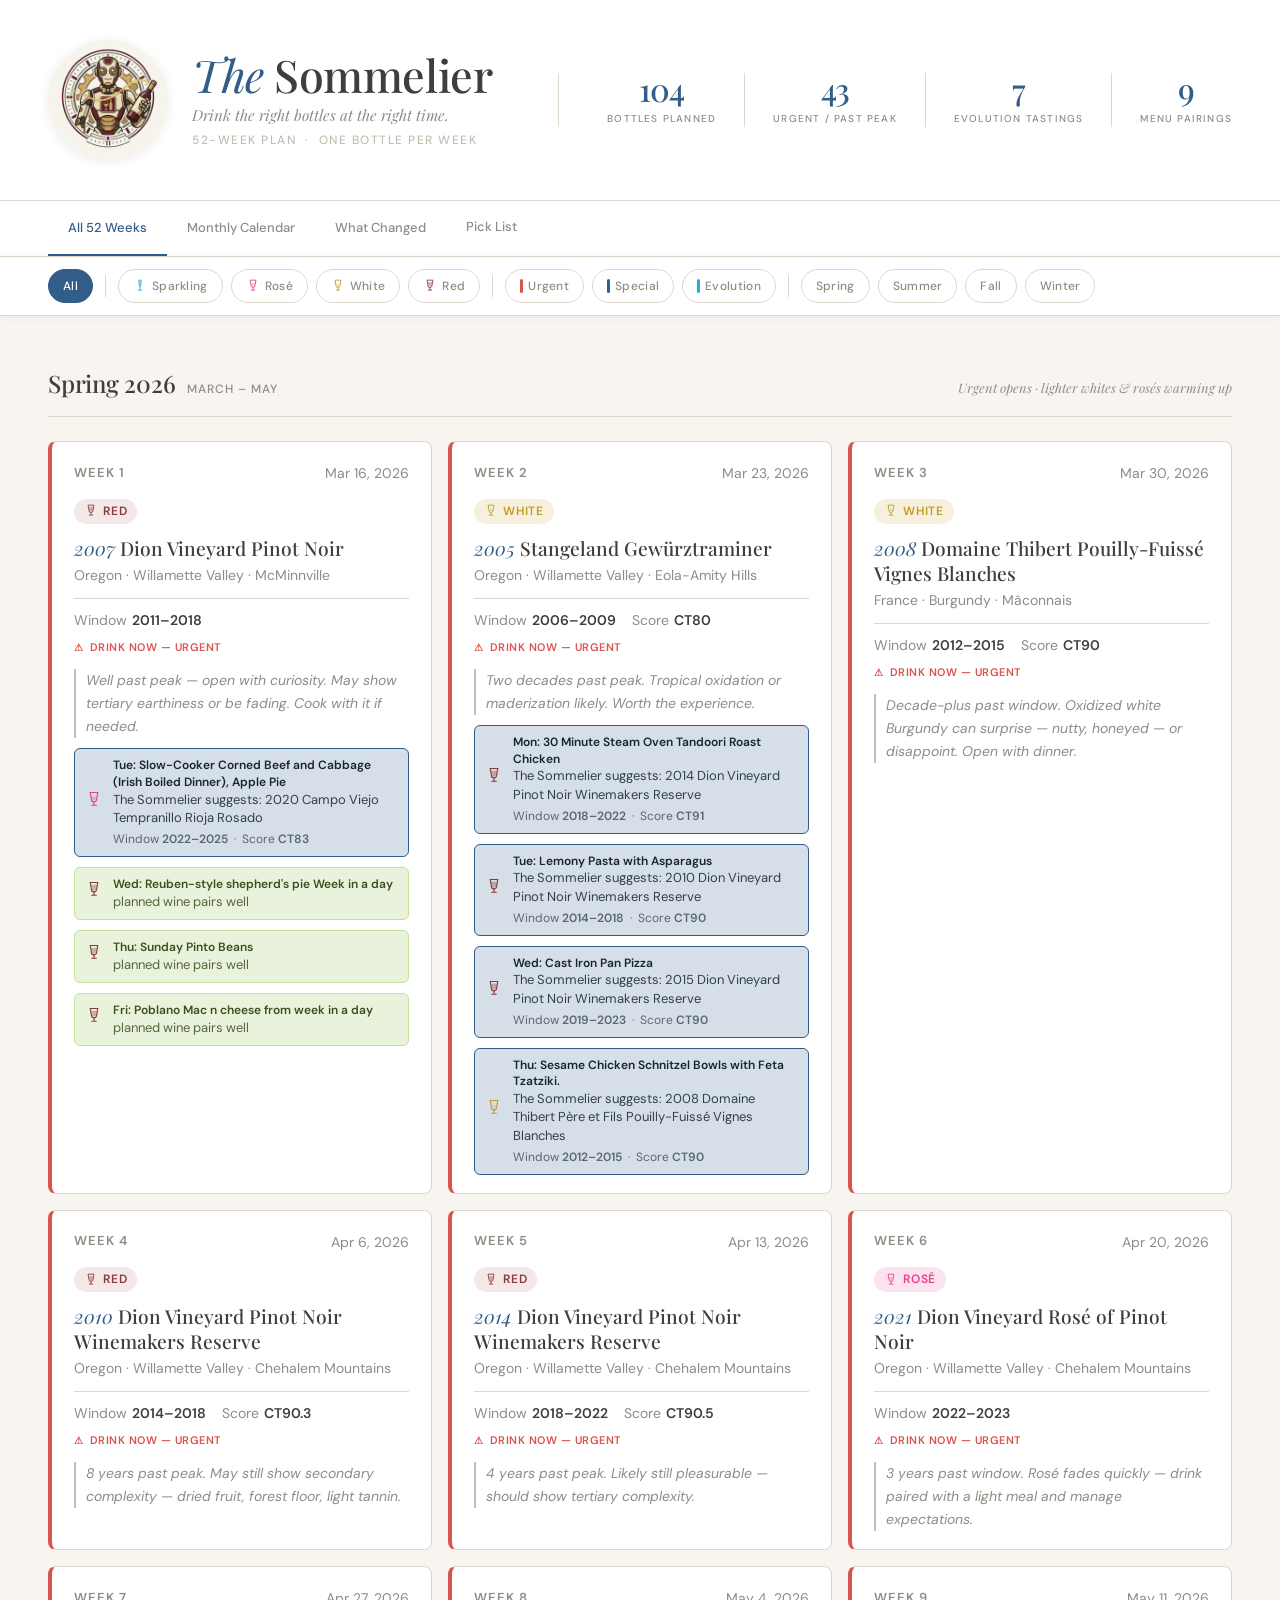
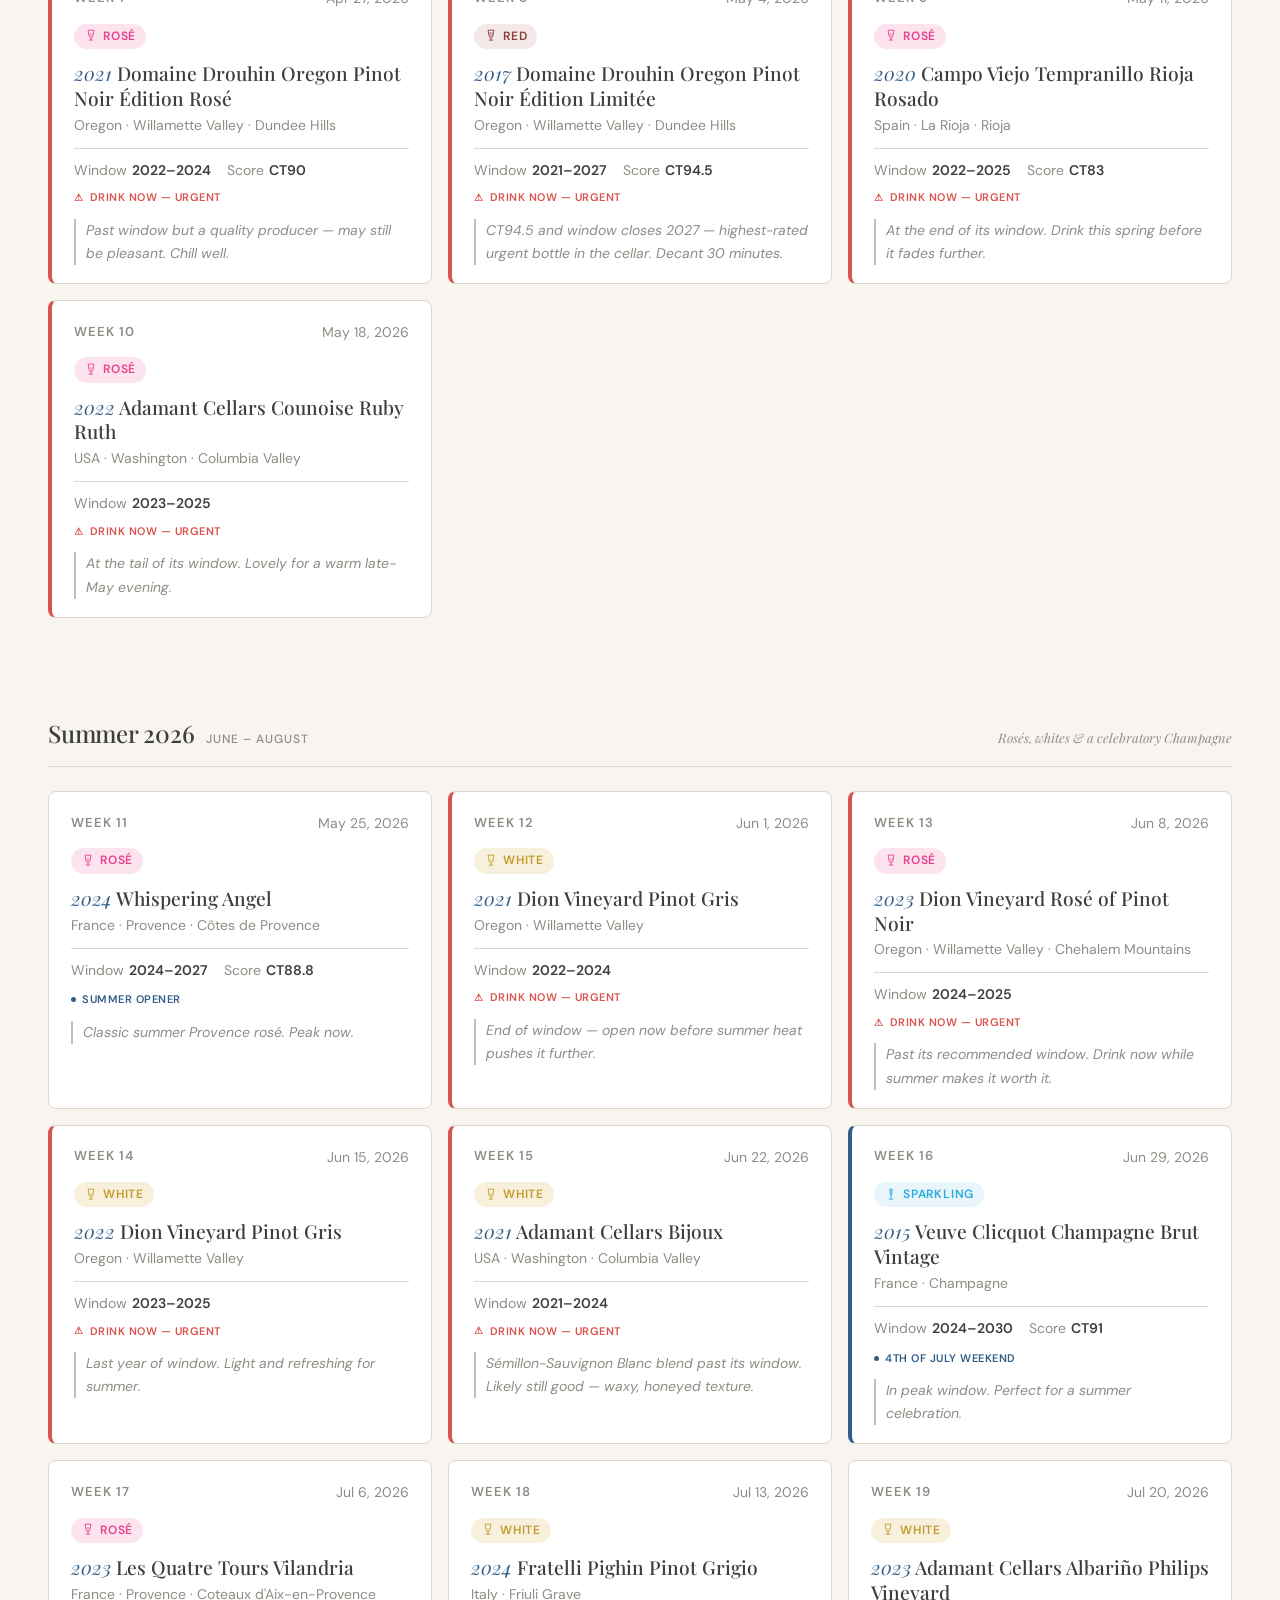
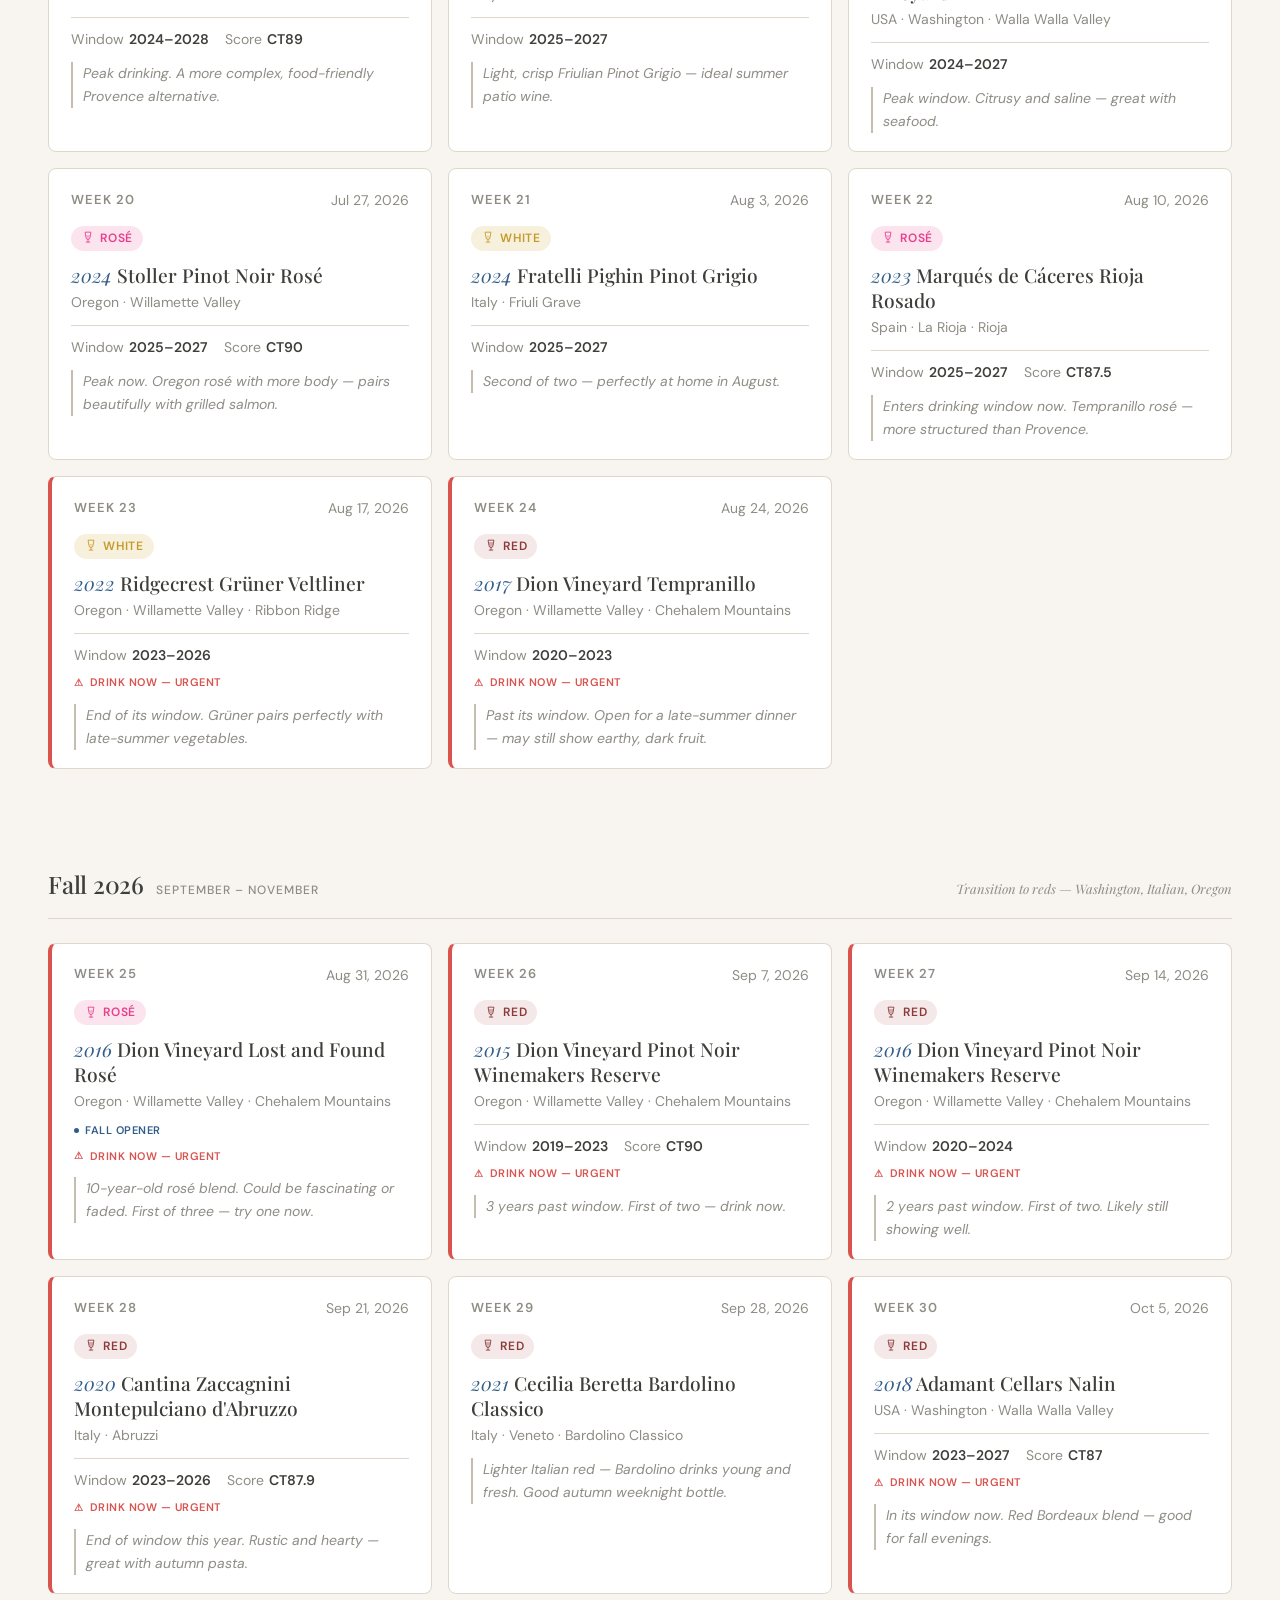
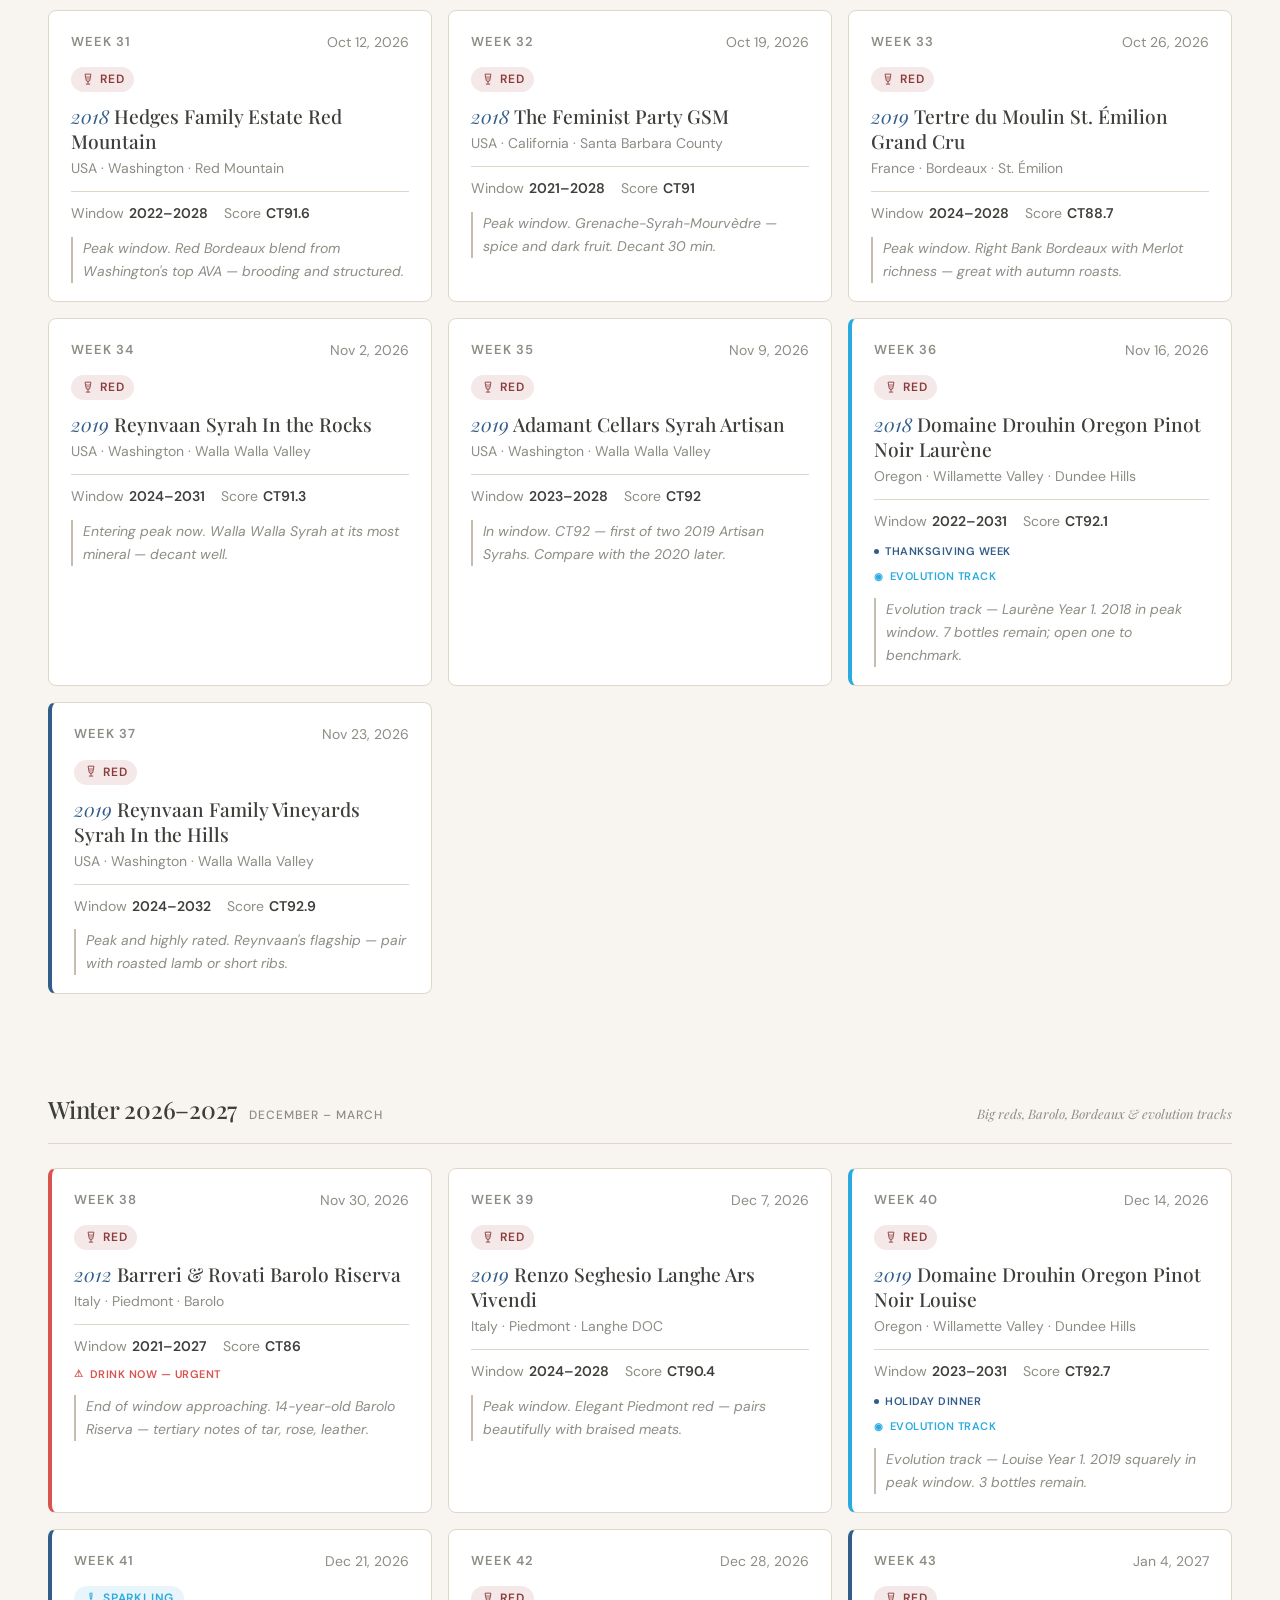
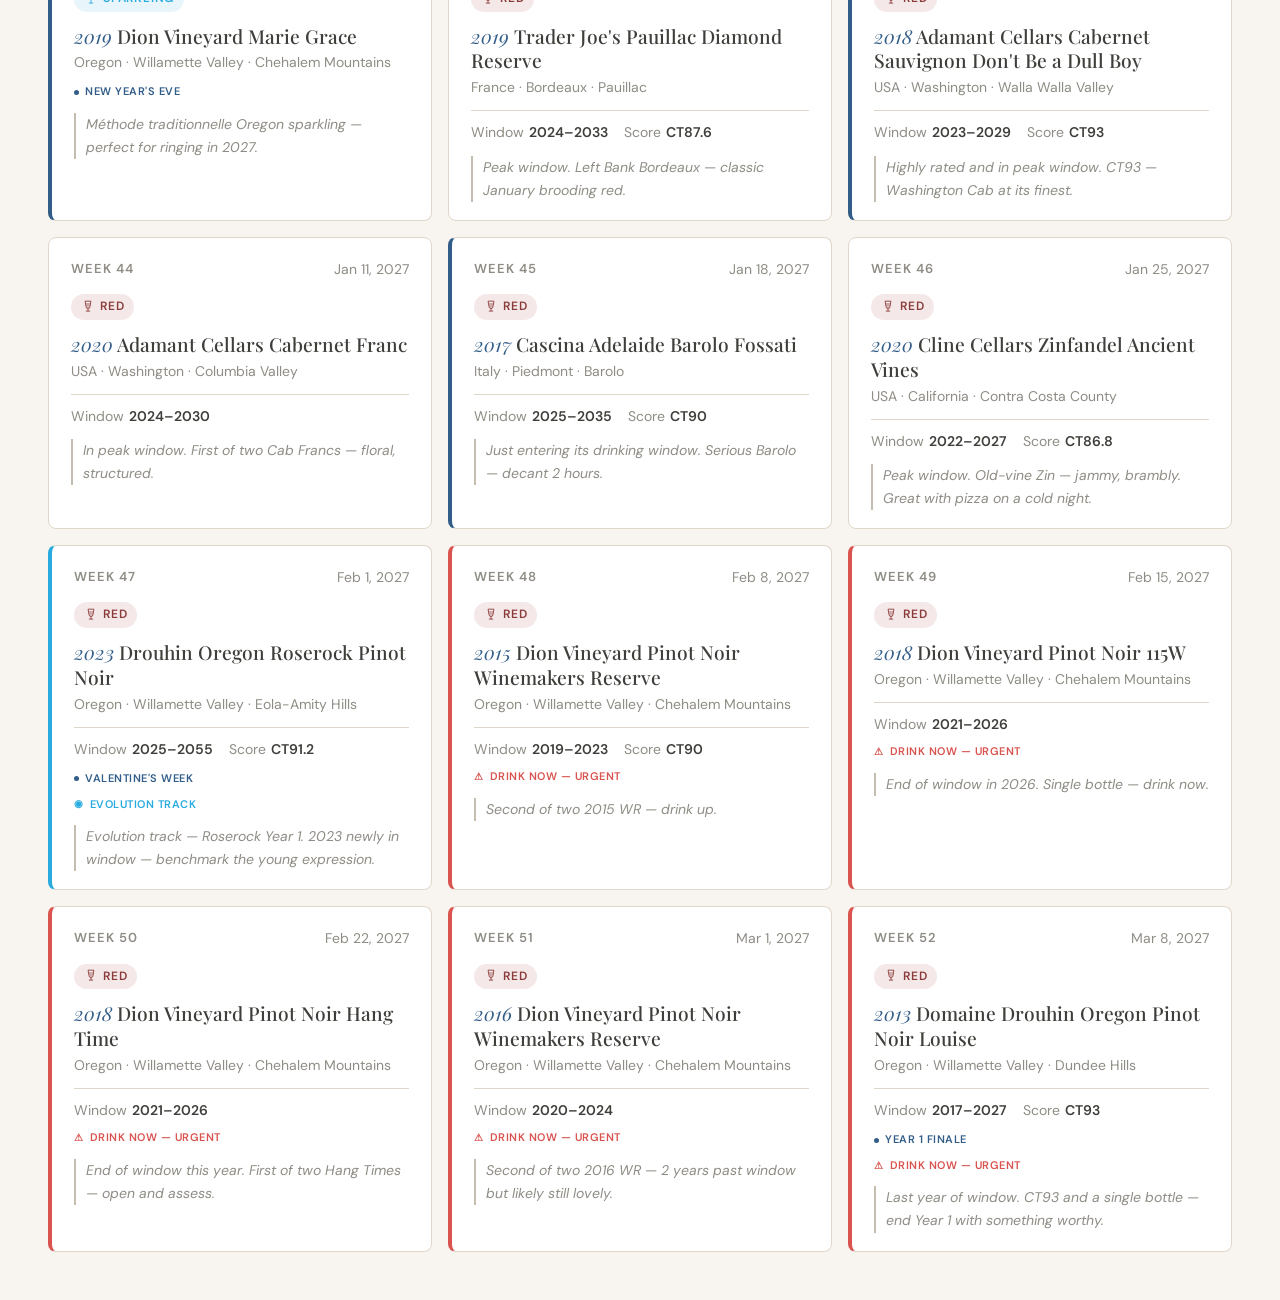
==== commit bed0b539: "Fix review findings: adjusted column, null guard, fetch error handling - Add Adjusted column to chan" ====
--- a/site/index.html
+++ b/site/index.html
@@ -32,6 +32,7 @@
   <button class="year-tab active" onclick="switchYear('all', this)">All 52 Weeks</button>
   <button class="year-tab" onclick="switchYear('cal', this)">Monthly Calendar</button>
   <button class="year-tab" onclick="switchYear('changes', this)">What Changed</button>
+  <a href="picklist.html" class="year-tab" style="text-decoration:none">Pick List</a>
 </div>
 
 <div class="controls" id="filter-bar">
@@ -64,7 +65,6 @@
 <script>
 let allWeeks = [];
 let quarterInfo = {};
-let changelog = {};
 let pairingSuggestions = [];
 
 const typeColors = { sparkling:'#29abe0', rose:'#e83e8c', white:'#c49b2a', red:'#8b3a3a' };
@@ -245,43 +245,85 @@
 }
 
 function renderChangelog() {
-  const view = document.getElementById('changelog-view');
+  var view = document.getElementById('changelog-view');
   view.innerHTML = '';
-  const hc = document.createElement('div');
+
+  var history = changelogHistory || [];
+
+  if (!history.length) {
+    view.innerHTML = '<div class="changelog-header-card"><h2>What Changed</h2><p class="changelog-summary">No changes in the last 90 days.</p></div>';
+    return;
+  }
+
+  // Header card
+  var hc = document.createElement('div');
   hc.className = 'changelog-header-card';
-  hc.innerHTML = '<div class="changelog-date">Sync date: ' + changelog.date + '</div><h2>What Changed</h2><p class="changelog-summary">' + changelog.summary + '</p>';
+  hc.innerHTML = '<h2>What Changed</h2><p class="changelog-summary">Rolling 90-day history of plan changes. Only syncs that produced changes are shown.</p>';
   view.appendChild(hc);
-  [
-    { type:'added',   label:'Added to Plan' },
-    { type:'fixed',   label:'Adjusted' },
-    { type:'removed', label:'Removed from Plan' }
-  ].forEach(function(sec) {
-    const items = changelog.changes.filter(function(c){ return c.type === sec.type; });
-    if (!items.length) return;
-    const s = document.createElement('div');
-    s.className = 'changelog-section';
-    const t = document.createElement('div');
-    t.className = 'changelog-section-title';
-    t.textContent = sec.label + ' (' + items.length + ')';
-    s.appendChild(t);
-    const id = document.createElement('div');
-    id.className = 'changelog-items';
-    items.forEach(function(change) {
-      const typeLabel = change.type === 'added' ? 'Added' : change.type === 'fixed' ? 'Adjusted' : 'Removed';
-      const item = document.createElement('div');
-      item.className = 'changelog-item ' + change.type;
-      item.innerHTML = '<span class="changelog-week-pill">Wk ' + change.week + '</span>' +
-        '<span class="changelog-type-badge">' + typeLabel + '</span>' +
-        '<span class="changelog-description">' + change.description + '</span>';
-      id.appendChild(item);
+
+  // Table
+  var table = document.createElement('table');
+  table.className = 'changelog-table';
+  table.innerHTML = '<thead><tr><th>Date</th><th>Added</th><th>Removed</th><th>Adjusted</th></tr></thead>';
+  var tbody = document.createElement('tbody');
+
+  history.forEach(function(entry) {
+    var tr = document.createElement('tr');
+
+    // Date cell
+    var tdDate = document.createElement('td');
+    tdDate.className = 'changelog-date-cell';
+    tdDate.textContent = formatChangelogDate(entry.date);
+    tr.appendChild(tdDate);
+
+    tr.appendChild(renderChangeCell(entry.changes, 'added'));
+    tr.appendChild(renderChangeCell(entry.changes, 'removed'));
+    tr.appendChild(renderChangeCell(entry.changes, 'adjusted'));
+
+    tbody.appendChild(tr);
+  });
+
+  table.appendChild(tbody);
+  view.appendChild(table);
+}
+
+function renderChangeCell(changes, type) {
+  var items = (changes || []).filter(function(c) { return c.type === type; });
+  var td = document.createElement('td');
+  if (items.length) {
+    items.forEach(function(c) {
+      var div = document.createElement('div');
+      div.className = 'changelog-wine changelog-' + type;
+      var pill = c.week != null ? '<span class="changelog-wine-pill">Wk ' + c.week + '</span>' : '';
+      div.innerHTML = pill + escapeHtml(c.description);
+      td.appendChild(div);
     });
-    s.appendChild(id);
-    view.appendChild(s);
-  });
+  } else {
+    td.className = 'changelog-empty';
+    td.textContent = '\u2014';
+  }
+  return td;
+}
+
+function formatChangelogDate(isoDate) {
+  if (!isoDate) return '';
+  var months = ['Jan','Feb','Mar','Apr','May','Jun','Jul','Aug','Sep','Oct','Nov','Dec'];
+  var parts = isoDate.split('-');
+  if (parts.length !== 3) return isoDate;
+  var m = parseInt(parts[1], 10) - 1;
+  var d = parseInt(parts[2], 10);
+  return months[m] + ' ' + d + ', ' + parts[0];
+}
+
+function escapeHtml(str) {
+  var div = document.createElement('div');
+  div.textContent = str;
+  return div.innerHTML;
 }
 
 let currentYear = 'y1';
 let currentFilter = 'all';
+var changelogHistory = [];
 
 function getWeeks() {
   let w = allWeeks;
@@ -395,7 +437,7 @@
   var planData = results[0];
   allWeeks    = planData.allWeeks;
   quarterInfo = planData.quarterInfo;
-  changelog   = planData.changelog;
+  changelogHistory = planData.changelogHistory || [];
   pairingSuggestions = (results[1] && results[1].suggestions) || [];
   document.getElementById('stat-planned').textContent   = allWeeks.length;
   document.getElementById('stat-urgent').textContent    = allWeeks.filter(function(w){ return w.urgent === true; }).length;
@@ -403,6 +445,11 @@
   document.getElementById('stat-pairings').textContent  = pairingSuggestions.filter(function(s){ return s.pairing; }).length;
   populateLegend();
   renderPlan();
+}).catch(function(err) {
+  document.getElementById('plan').innerHTML =
+    '<div style="padding:48px;text-align:center;color:#8e8c84;">' +
+    '<h2>Unable to load the wine plan</h2>' +
+    '<p>Please try refreshing the page. (' + err.message + ')</p></div>';
 });
 </script>
 </body>
--- a/site/style.css
+++ b/site/style.css
@@ -685,88 +685,62 @@
   margin-bottom: 8px;
 }
 
-.changelog-date {
-  font-size: 12px;
-  font-weight: 600;
-  letter-spacing: 1px;
-  text-transform: uppercase;
-  color: var(--accent);
-  margin-bottom: 12px;
-}
-
 .changelog-summary {
   font-size: 14px;
   color: var(--muted);
   line-height: 1.7;
 }
 
-.changelog-section {
-  margin-bottom: 32px;
-}
-
-.changelog-section-title {
+/* Changelog table */
+.changelog-table {
+  width: 100%;
+  max-width: 820px;
+  border-collapse: collapse;
+}
+.changelog-table th {
   font-family: 'DM Sans', sans-serif;
   font-size: 11px;
   font-weight: 600;
   letter-spacing: 1.5px;
   text-transform: uppercase;
   color: var(--muted);
-  margin-bottom: 12px;
-  padding-bottom: 8px;
+  text-align: left;
+  padding: 10px 16px;
+  border-bottom: 2px solid var(--border-strong);
+}
+.changelog-table th:first-child { width: 130px; }
+.changelog-table td {
+  padding: 12px 16px;
+  vertical-align: top;
   border-bottom: 1px solid var(--border);
-}
-
-.changelog-items {
-  display: flex;
-  flex-direction: column;
-  gap: 8px;
-}
-
-.changelog-item {
-  display: flex;
-  align-items: flex-start;
-  gap: 12px;
-  padding: 14px 18px;
-  border-radius: 8px;
-  border: 1px solid transparent;
-}
-
-.changelog-item.added   { background: #e9f3db; border-color: #c5e09a; }
-.changelog-item.fixed   { background: #fde5d8; border-color: #f9b78e; }
-.changelog-item.removed { background: #f7dddc; border-color: #ecb1af; }
-
-.changelog-week-pill {
-  flex-shrink: 0;
+  font-size: 13px;
+  line-height: 1.7;
+}
+.changelog-table tr:last-child td { border-bottom: none; }
+.changelog-date-cell {
+  font-weight: 600;
+  color: var(--accent);
+  font-size: 13px;
+  white-space: nowrap;
+}
+.changelog-wine {
+  display: inline-block;
+  margin-bottom: 2px;
+}
+.changelog-wine-pill {
+  display: inline-block;
   font-size: 10px;
   font-weight: 700;
-  padding: 3px 8px;
+  padding: 2px 7px;
   border-radius: 100px;
-  white-space: nowrap;
-}
-
-.changelog-item.added   .changelog-week-pill { background: #c5e09a; color: #3b4f1e; }
-.changelog-item.fixed   .changelog-week-pill { background: #f9b78e; color: #623218; }
-.changelog-item.removed .changelog-week-pill { background: #ecb1af; color: #572120; }
-
-.changelog-type-badge {
-  flex-shrink: 0;
-  font-size: 9px;
-  font-weight: 700;
-  letter-spacing: 0.8px;
-  text-transform: uppercase;
-  padding: 3px 8px;
-  border-radius: 100px;
-}
-
-.changelog-item.added   .changelog-type-badge { background: #c5e09a; color: #3b4f1e; }
-.changelog-item.fixed   .changelog-type-badge { background: #f9b78e; color: #623218; }
-.changelog-item.removed .changelog-type-badge { background: #ecb1af; color: #572120; }
-
-.changelog-description {
-  font-size: 13px;
-  color: var(--text);
-  line-height: 1.55;
-  flex: 1;
+  margin-right: 6px;
+}
+.changelog-added .changelog-wine-pill { background: #c5e09a; color: #3b4f1e; }
+.changelog-removed .changelog-wine-pill { background: #ecb1af; color: #572120; }
+.changelog-adjusted .changelog-wine-pill { background: #f9b78e; color: #623218; }
+.changelog-empty {
+  color: var(--muted);
+  font-style: italic;
 }
 
 /* Footer */
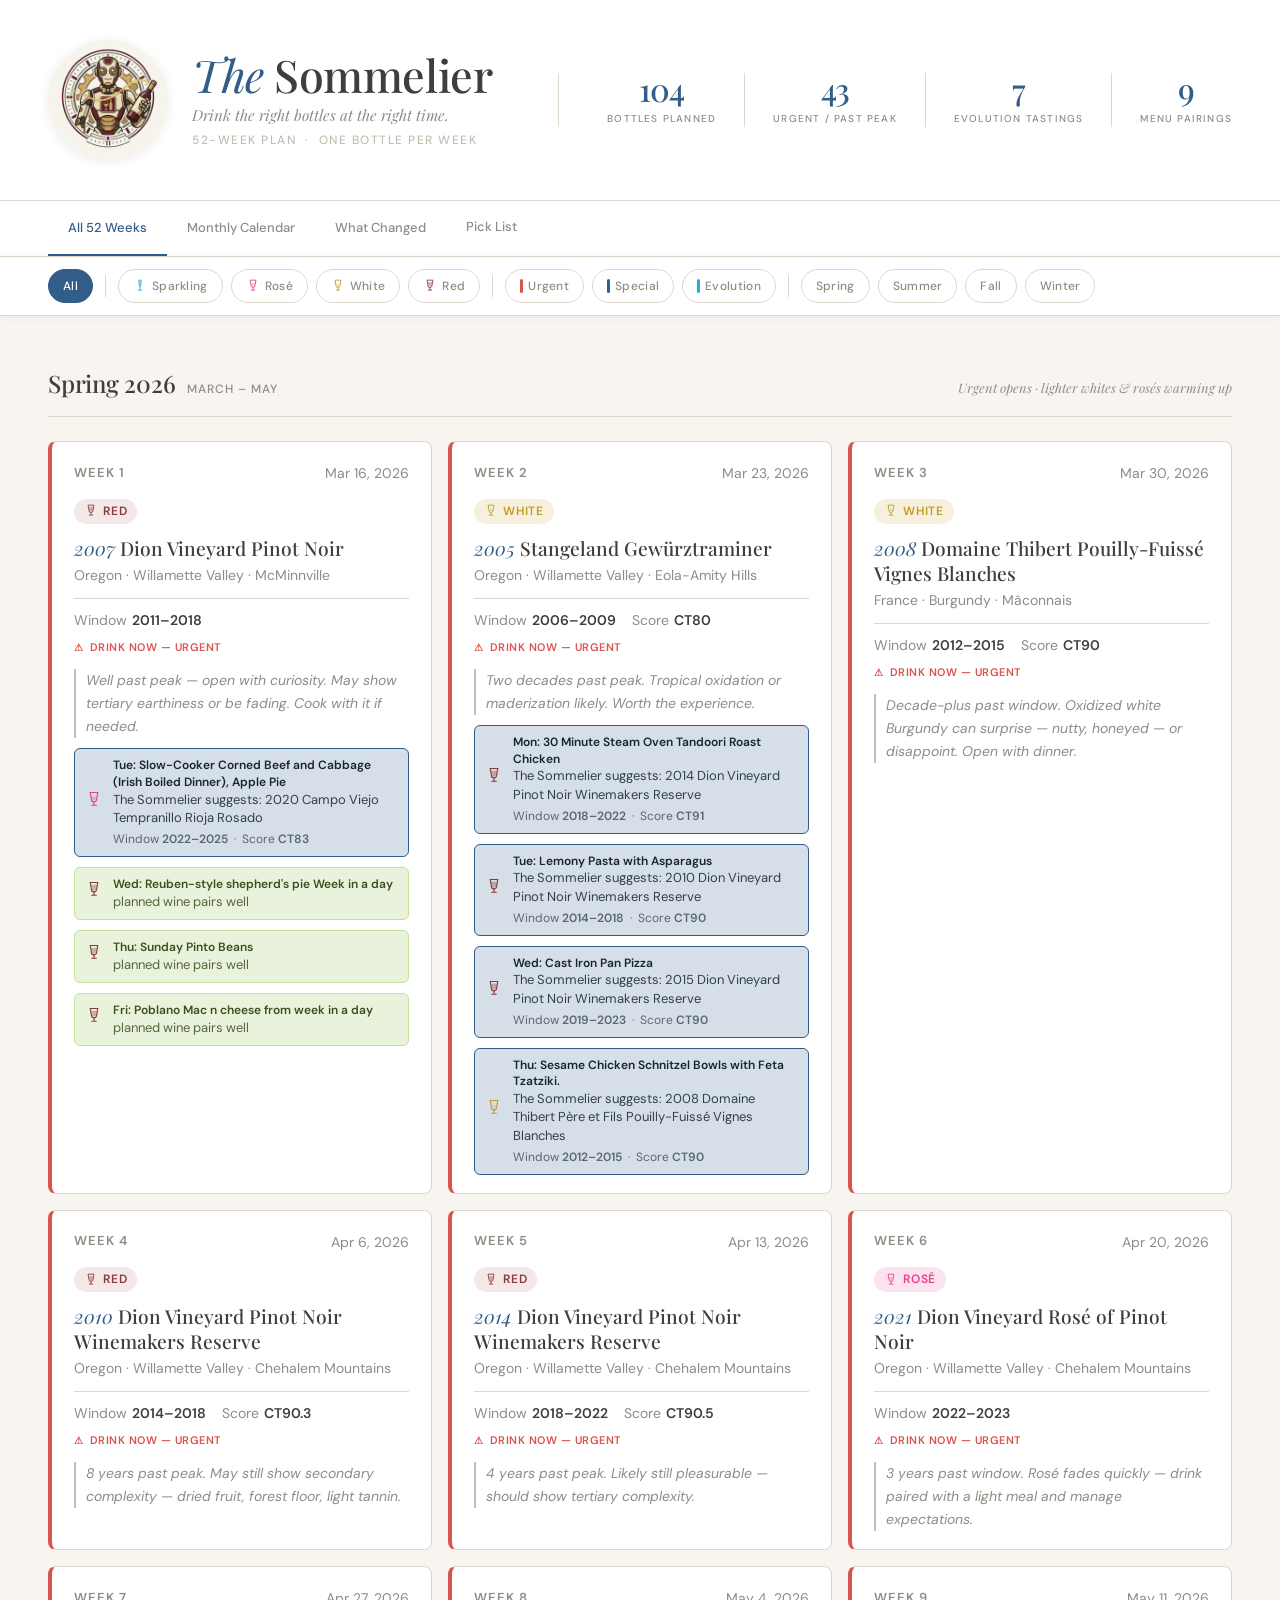
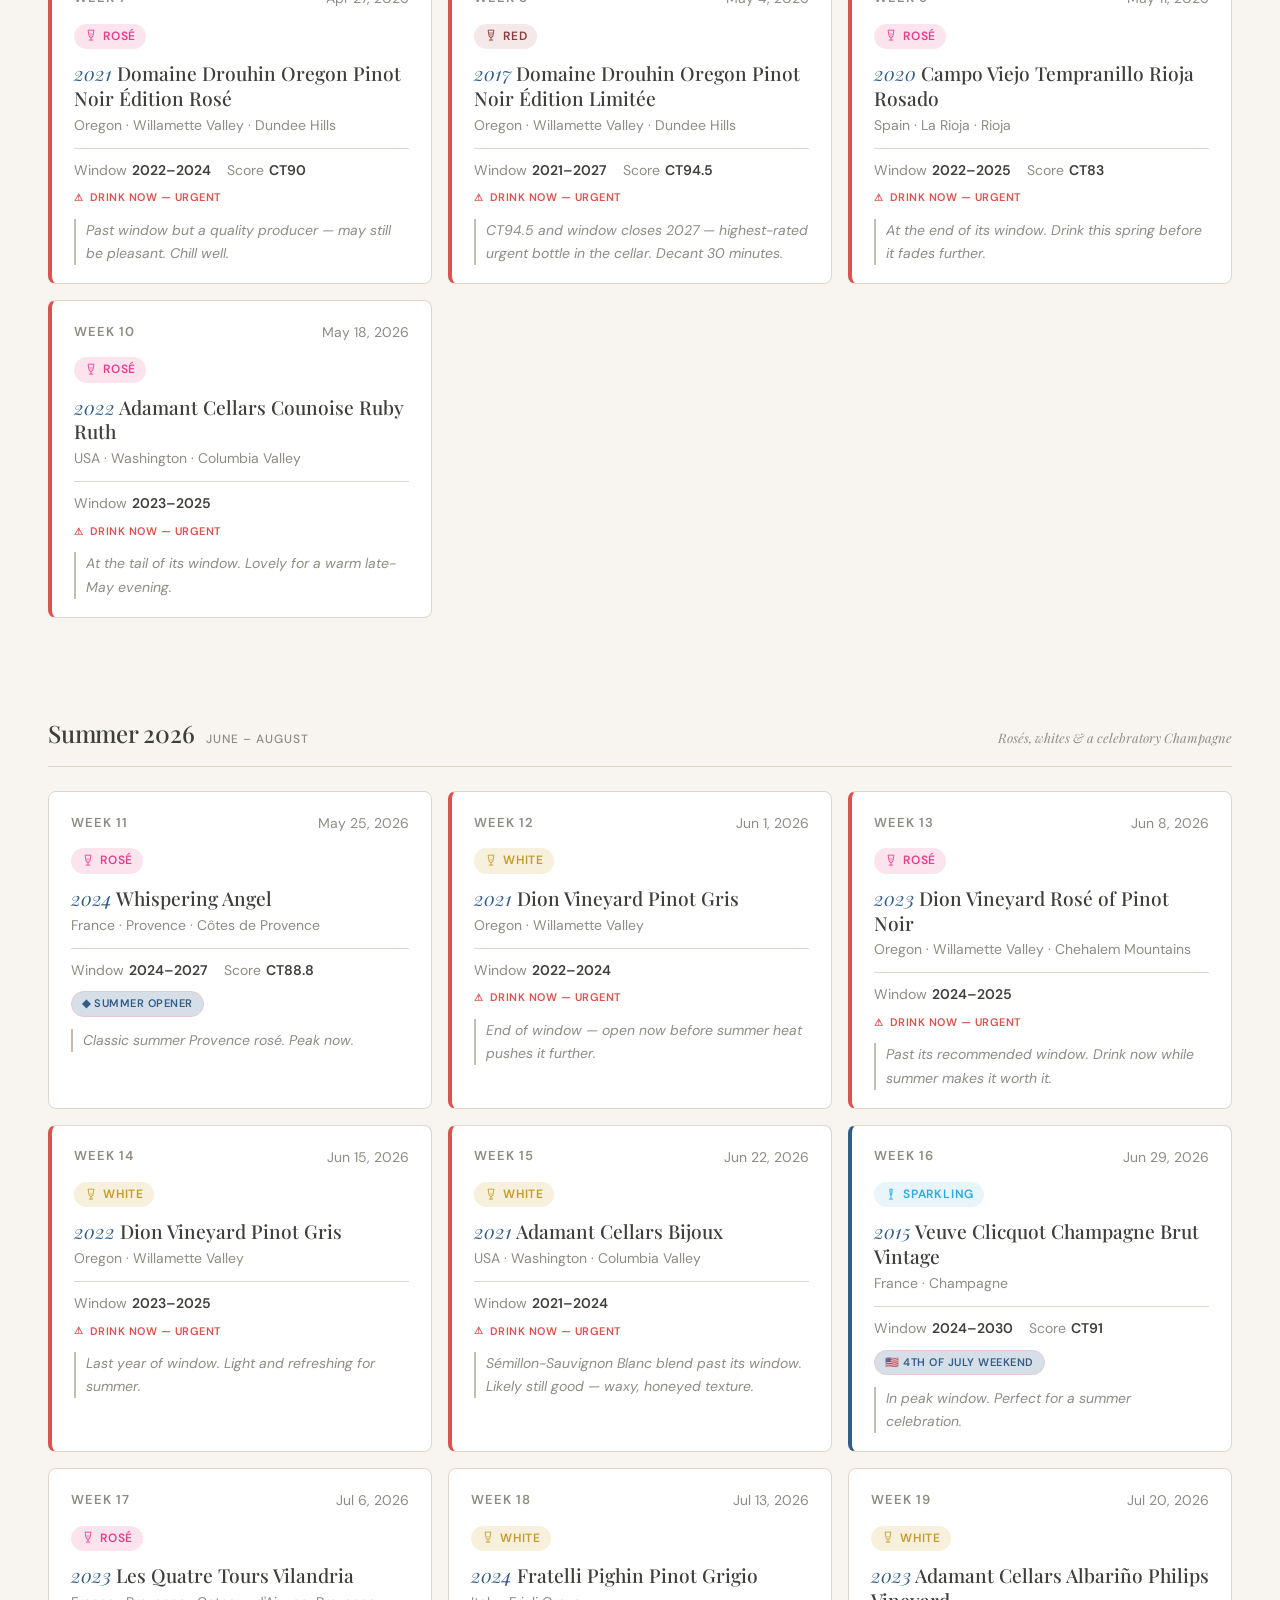
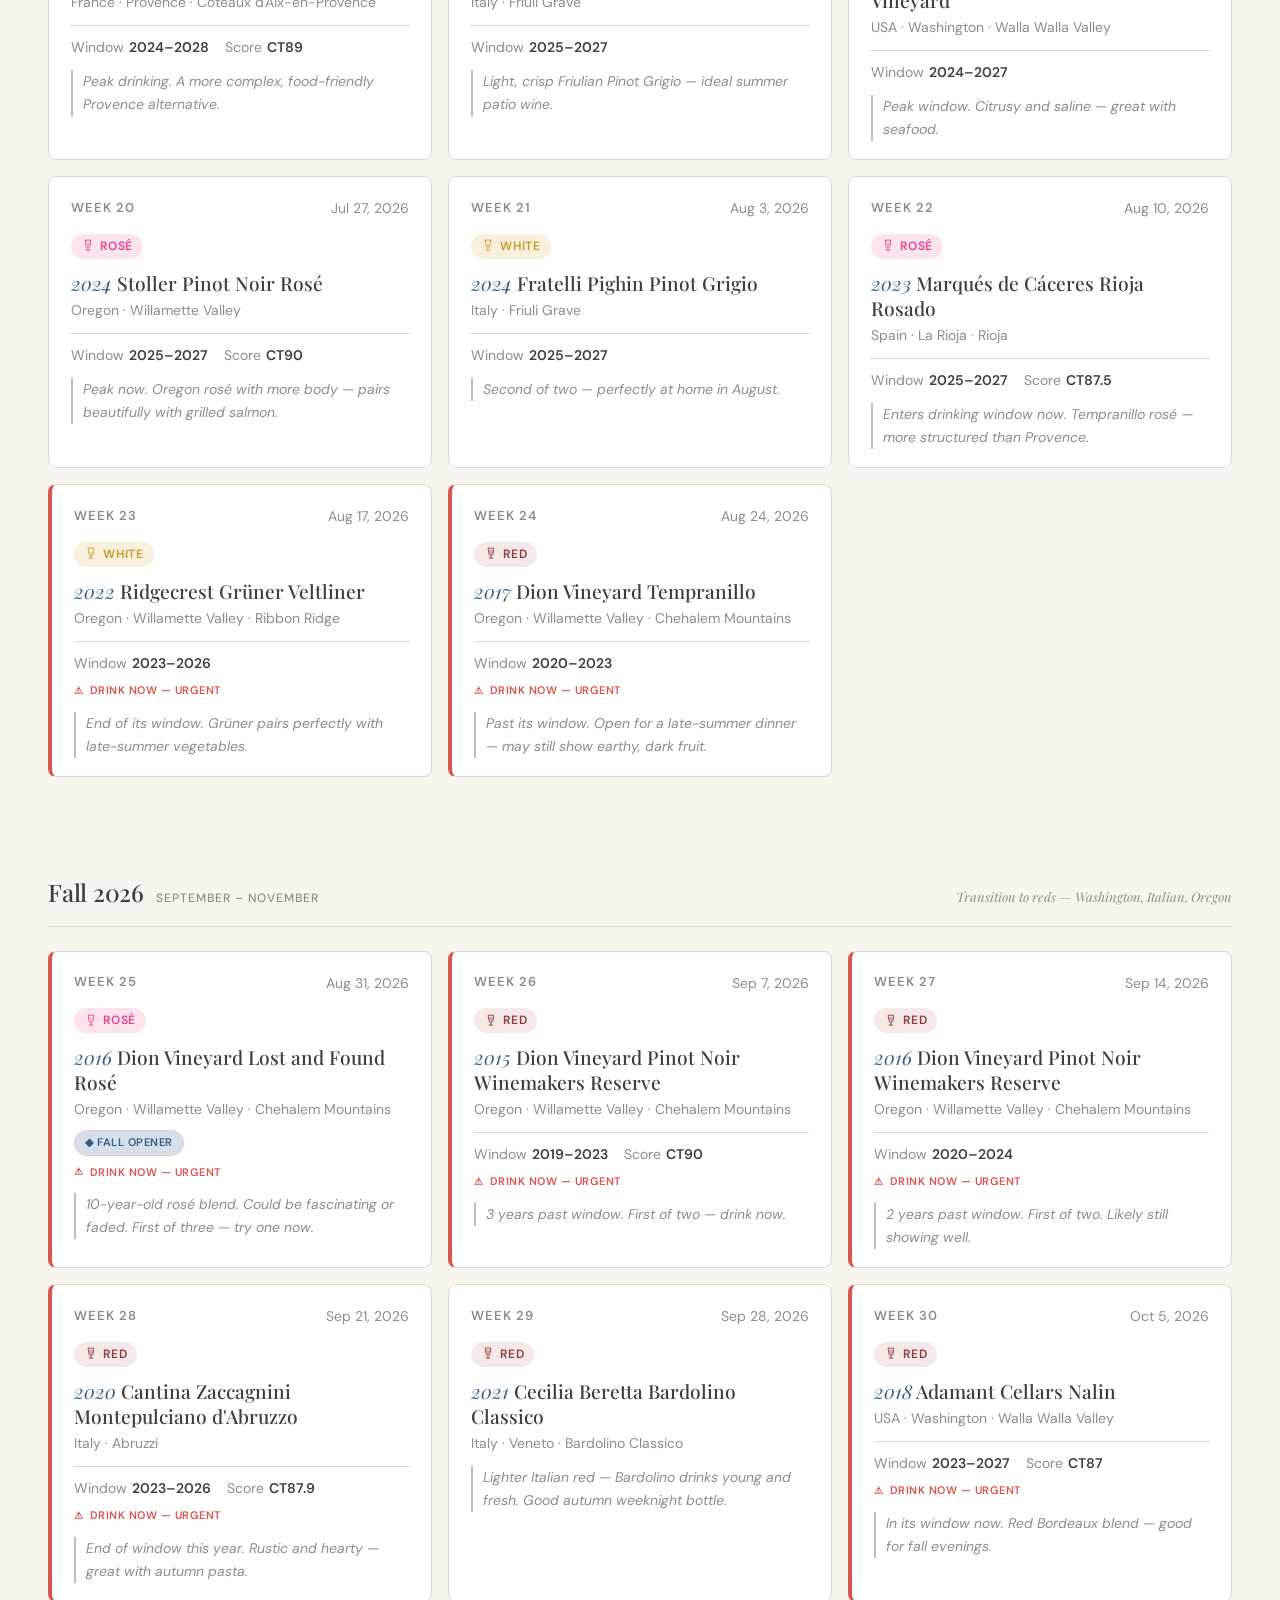
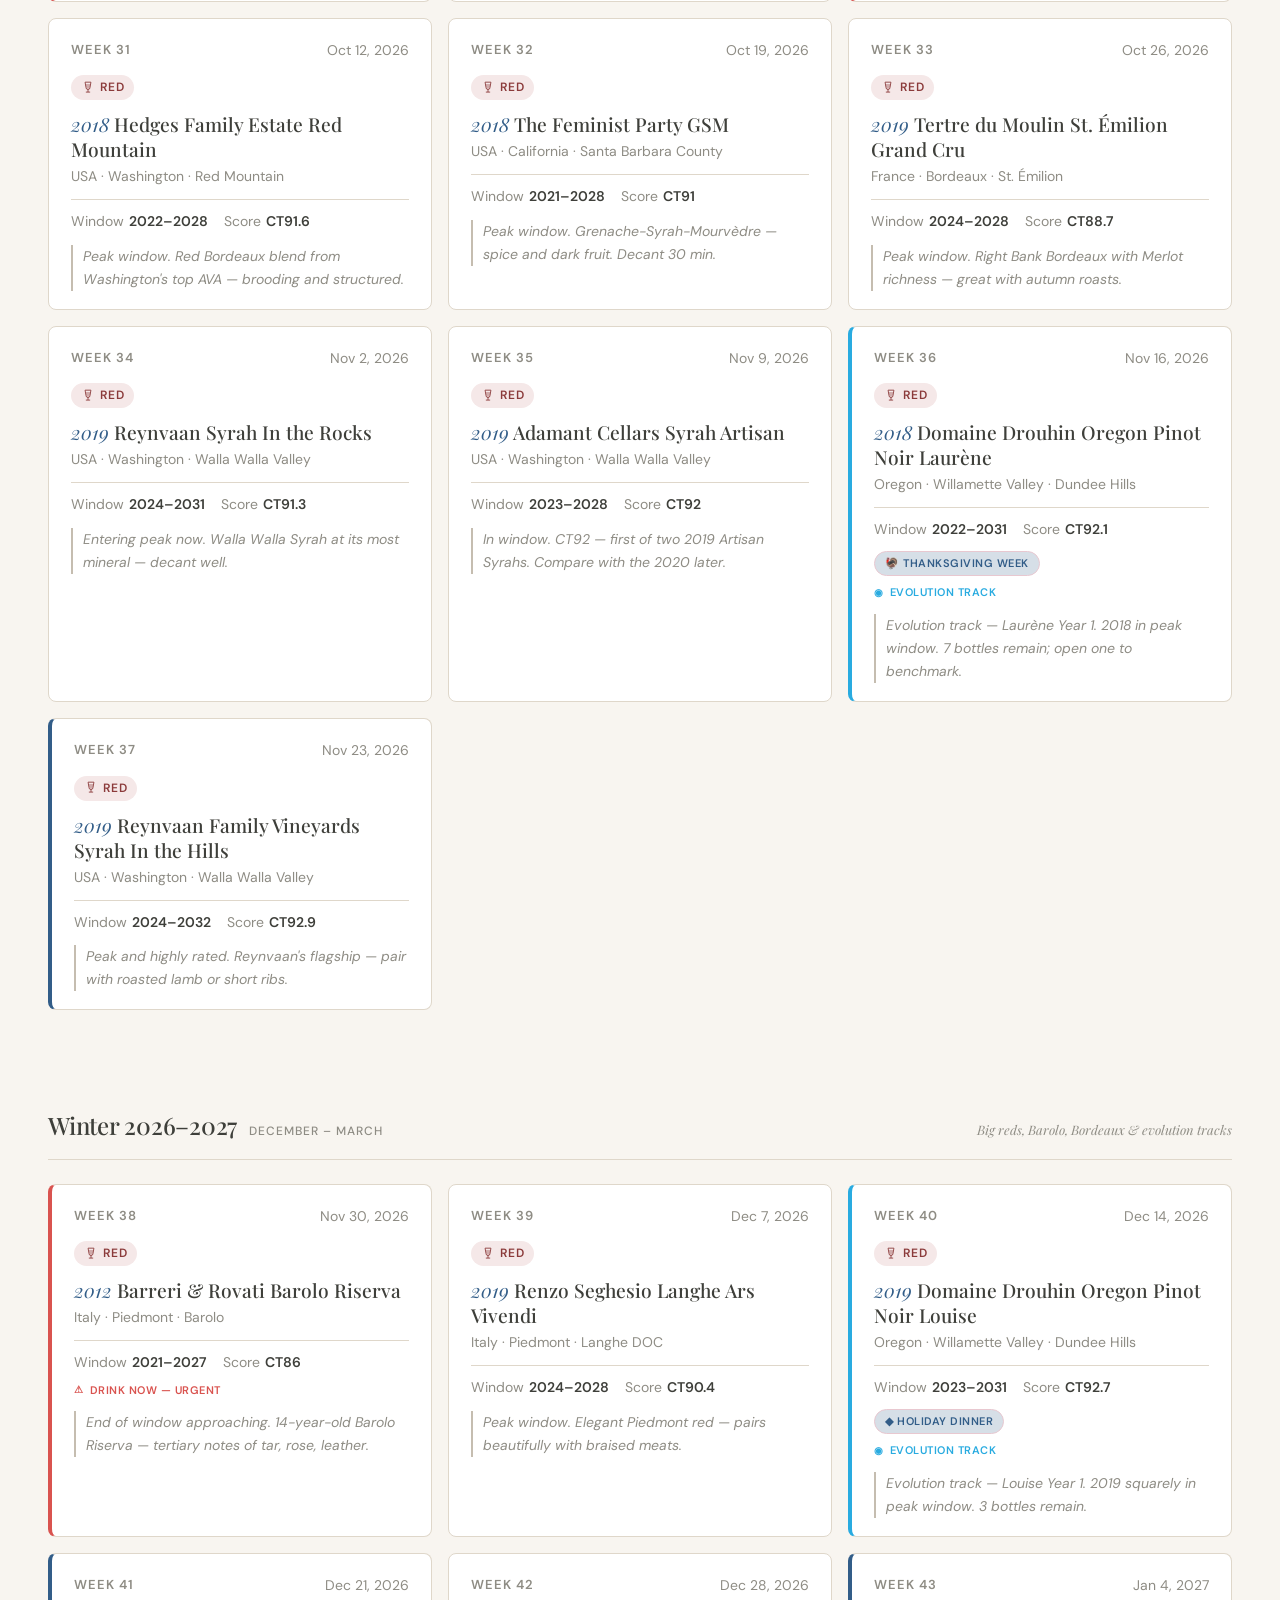
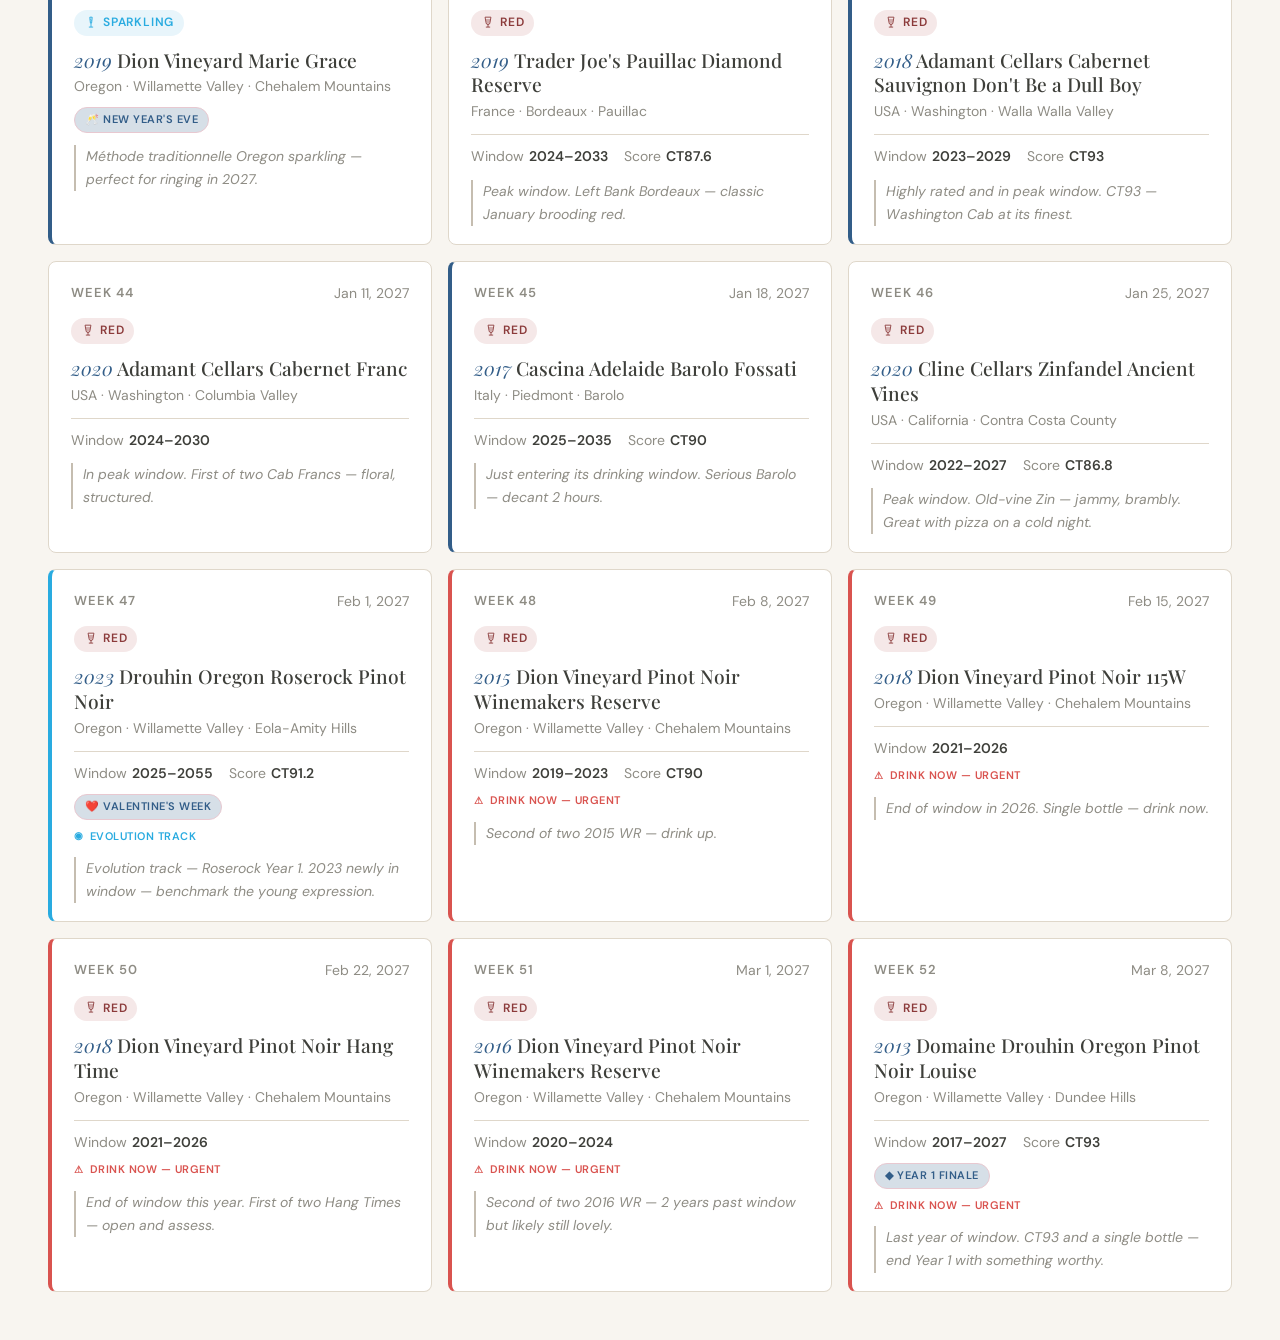
==== commit 338a5eb2: "Add occasion icons and pill-style badges for holiday weeks Holiday occasions now show emoji icons (🦃" ====
--- a/site/index.html
+++ b/site/index.html
@@ -68,6 +68,19 @@
 let pairingSuggestions = [];
 
 const typeColors = { sparkling:'#29abe0', rose:'#e83e8c', white:'#c49b2a', red:'#8b3a3a' };
+
+function occasionIcon(occasion) {
+  if (!occasion) return '';
+  var o = occasion.toLowerCase();
+  if (o.includes('thanksgiving'))  return '🦃';
+  if (o.includes('christmas'))     return '🎄';
+  if (o.includes("new year"))      return '🥂';
+  if (o.includes('valentine'))     return '❤️';
+  if (o.includes('4th of july') || o.includes('july 4')) return '🇺🇸';
+  if (o.includes('anniversary'))   return '💍';
+  if (o.includes('birthday'))      return '🎂';
+  return '◆';
+}
 
 // SVG wine icons — each a distinct glass silhouette
 function wineIcon(badge, size) {
@@ -206,7 +219,7 @@
         const flags = [];
         if (w.urgent)    flags.push('<span class="cal-flag urgent">⚠ Urgent</span>');
         if (w.evolution) flags.push('<span class="cal-flag evolution">◉ Evolution</span>');
-        if (w.occasion)  flags.push('<span class="cal-flag occasion">◆ ' + w.occasion + '</span>');
+        if (w.occasion)  flags.push('<span class="cal-flag occasion">' + occasionIcon(w.occasion) + ' ' + w.occasion + '</span>');
         else if (w.special && !w.evolution) flags.push('<span class="cal-flag special">◆ Special</span>');
         const entry = document.createElement('div');
         entry.className = 'cal-entry';
@@ -373,7 +386,7 @@
           if (w.score)  html += '<div class="meta-item">Score <span>' + w.score + '</span></div>';
           html += '</div>';
         }
-        if (w.occasion)  html += '<div class="occasion-tag">' + w.occasion + '</div>';
+        if (w.occasion)  html += '<div class="occasion-tag">' + occasionIcon(w.occasion) + ' ' + w.occasion + '</div>';
         if (w.urgent)    html += '<div class="urgent-flag">Drink now — urgent</div>';
         if (w.evolution) html += '<div class="evolution-flag">Evolution track</div>';
         html += '<div class="note-text">' + w.note + '</div>';
--- a/site/style.css
+++ b/site/style.css
@@ -439,23 +439,18 @@
 
 .occasion-tag {
   margin-top: 10px;
+  display: inline-flex;
+  align-items: center;
+  gap: 4px;
+  padding: 3px 10px;
   font-size: 11px;
   font-weight: 600;
   letter-spacing: 0.5px;
   text-transform: uppercase;
   color: var(--accent);
-  display: flex;
-  align-items: center;
-  gap: 6px;
-}
-
-.occasion-tag::before {
-  content: '';
-  width: 5px;
-  height: 5px;
-  border-radius: 50%;
-  background: var(--accent);
-  flex-shrink: 0;
+  background: var(--accent-light);
+  border: 1px solid #e8c8d0;
+  border-radius: 999px;
 }
 
 .urgent-flag {
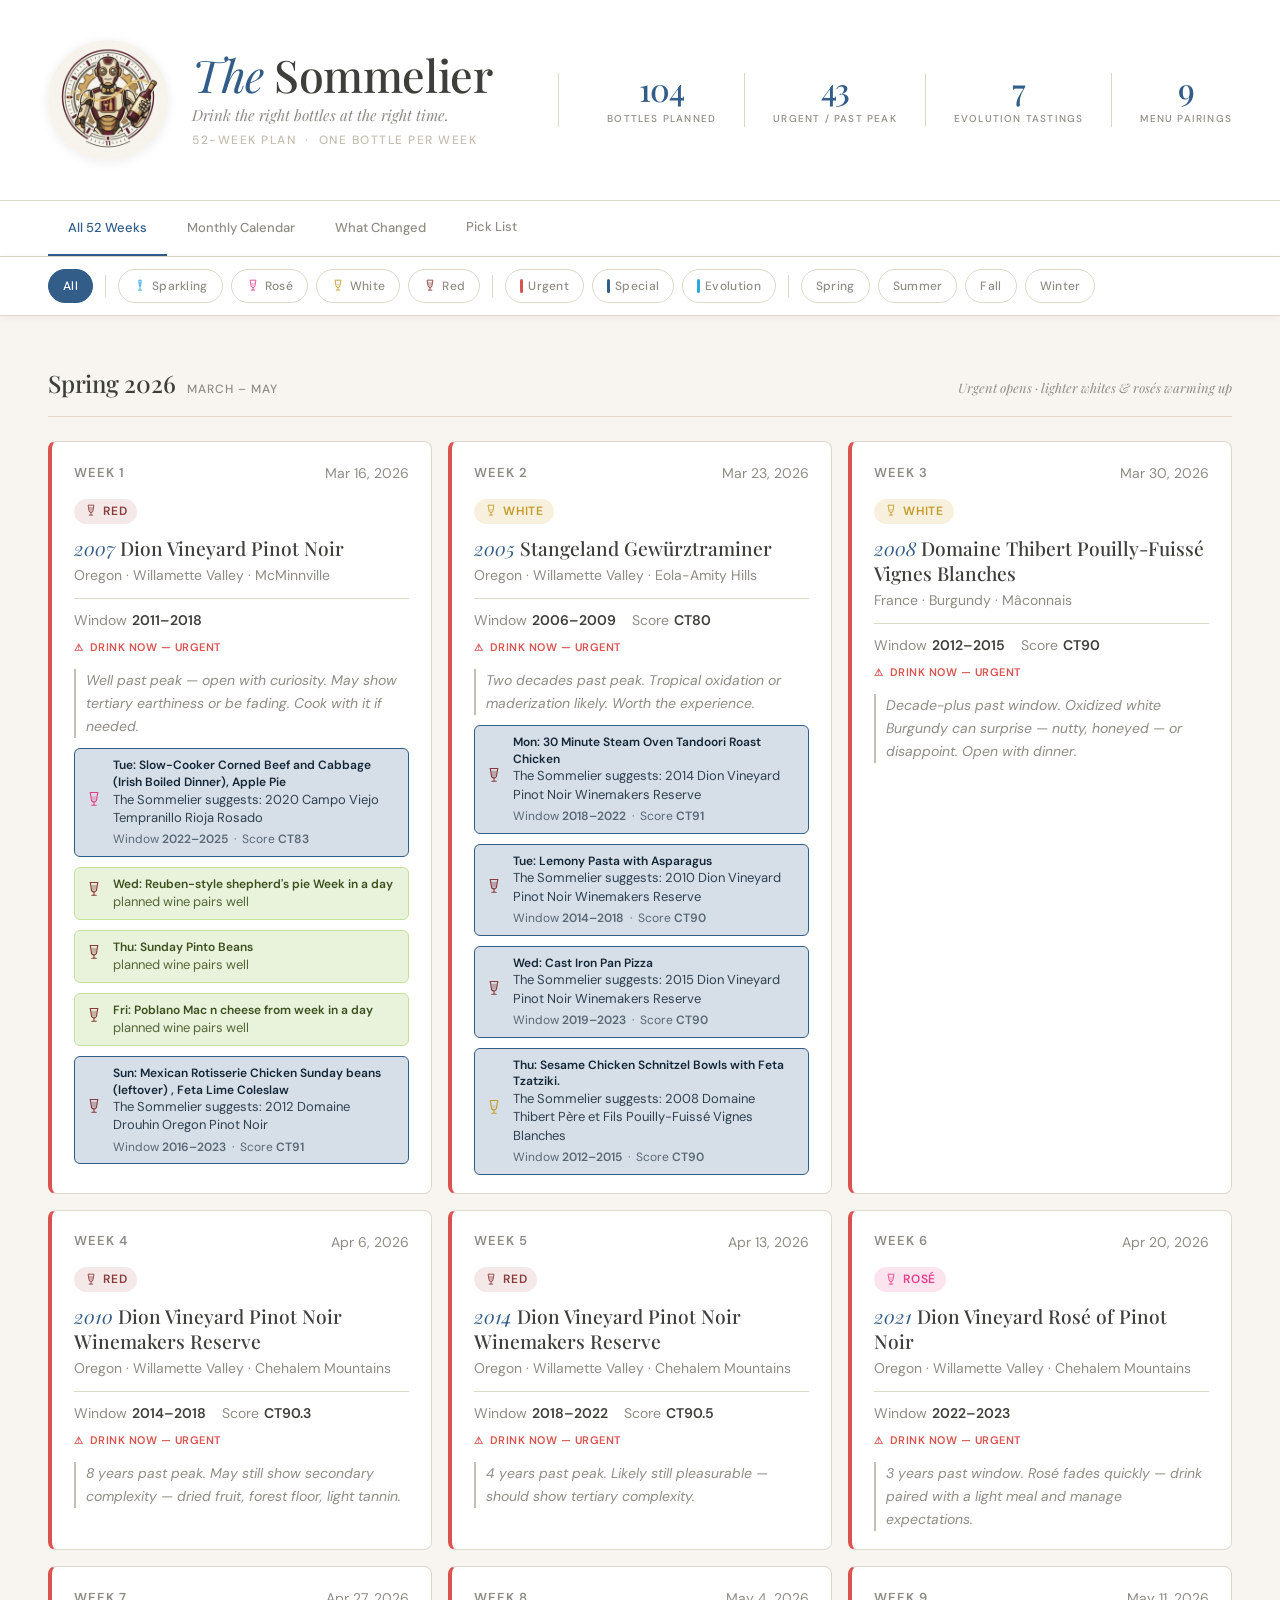
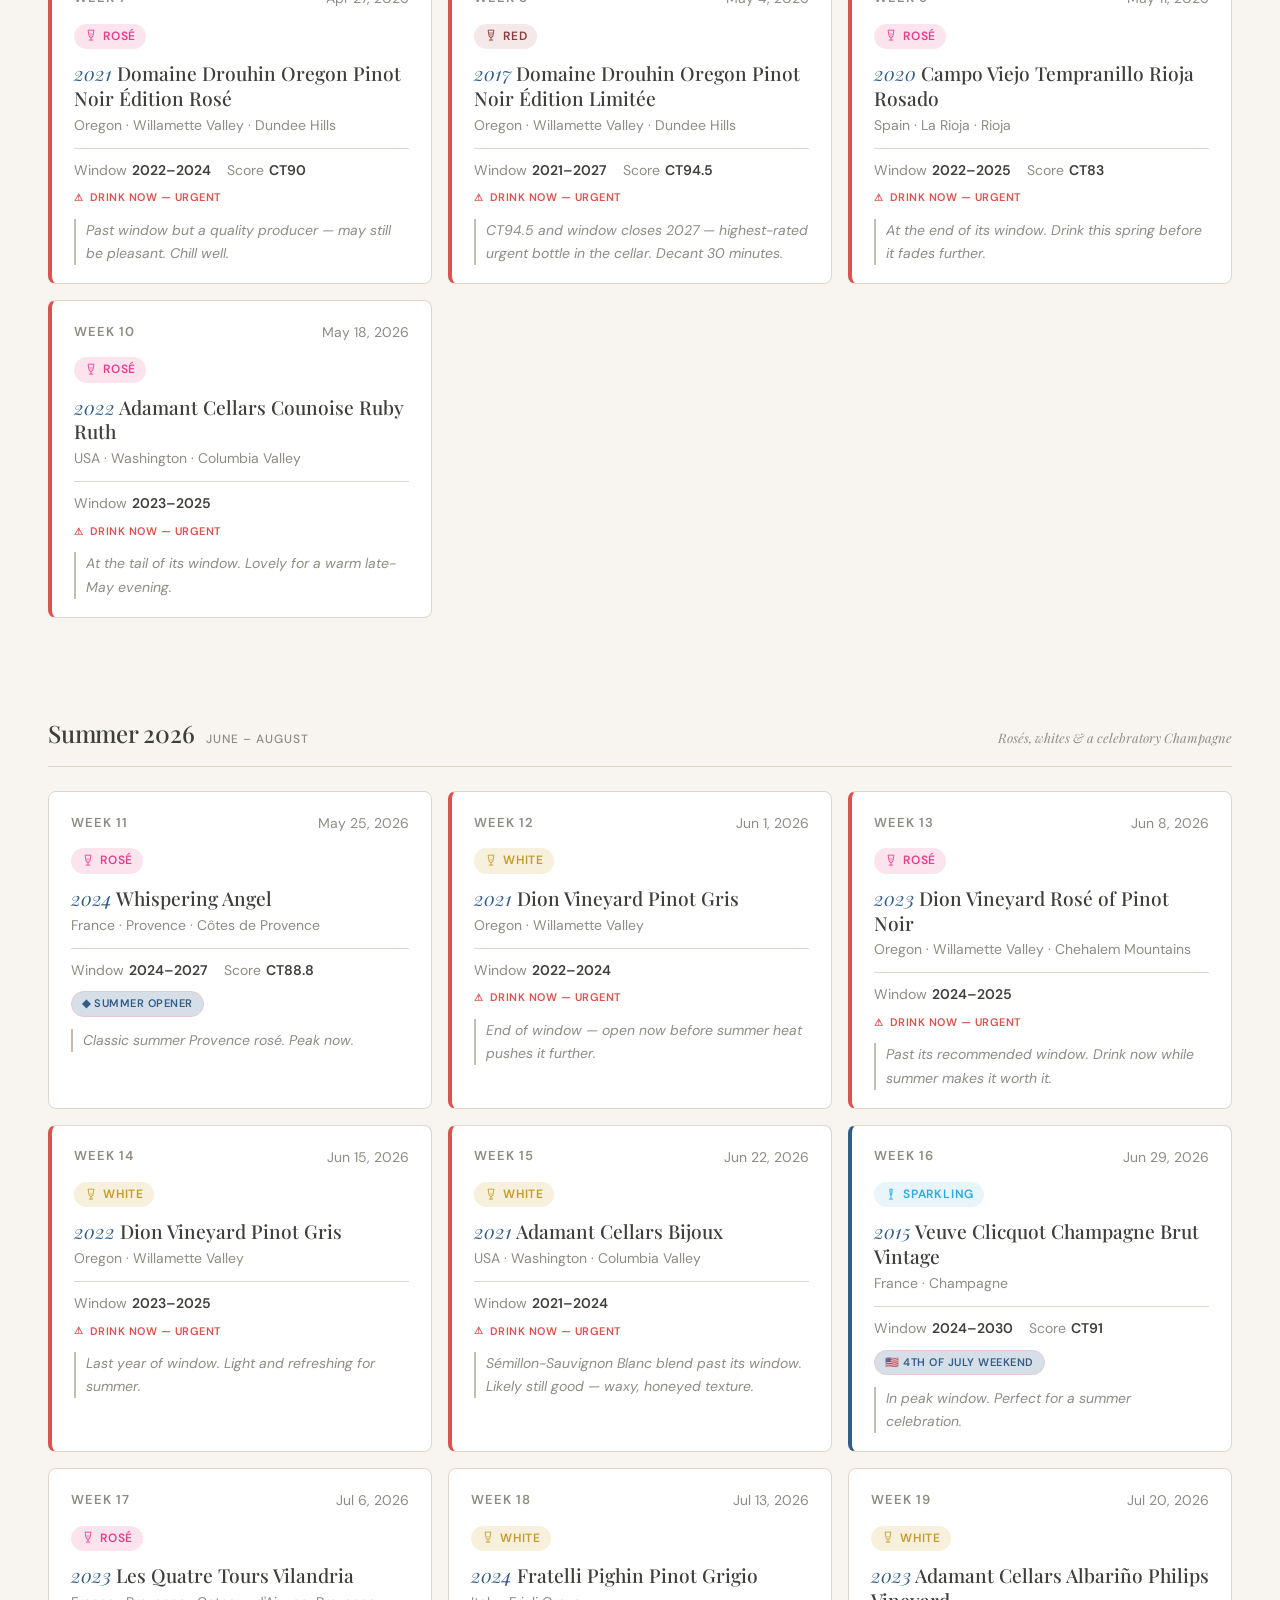
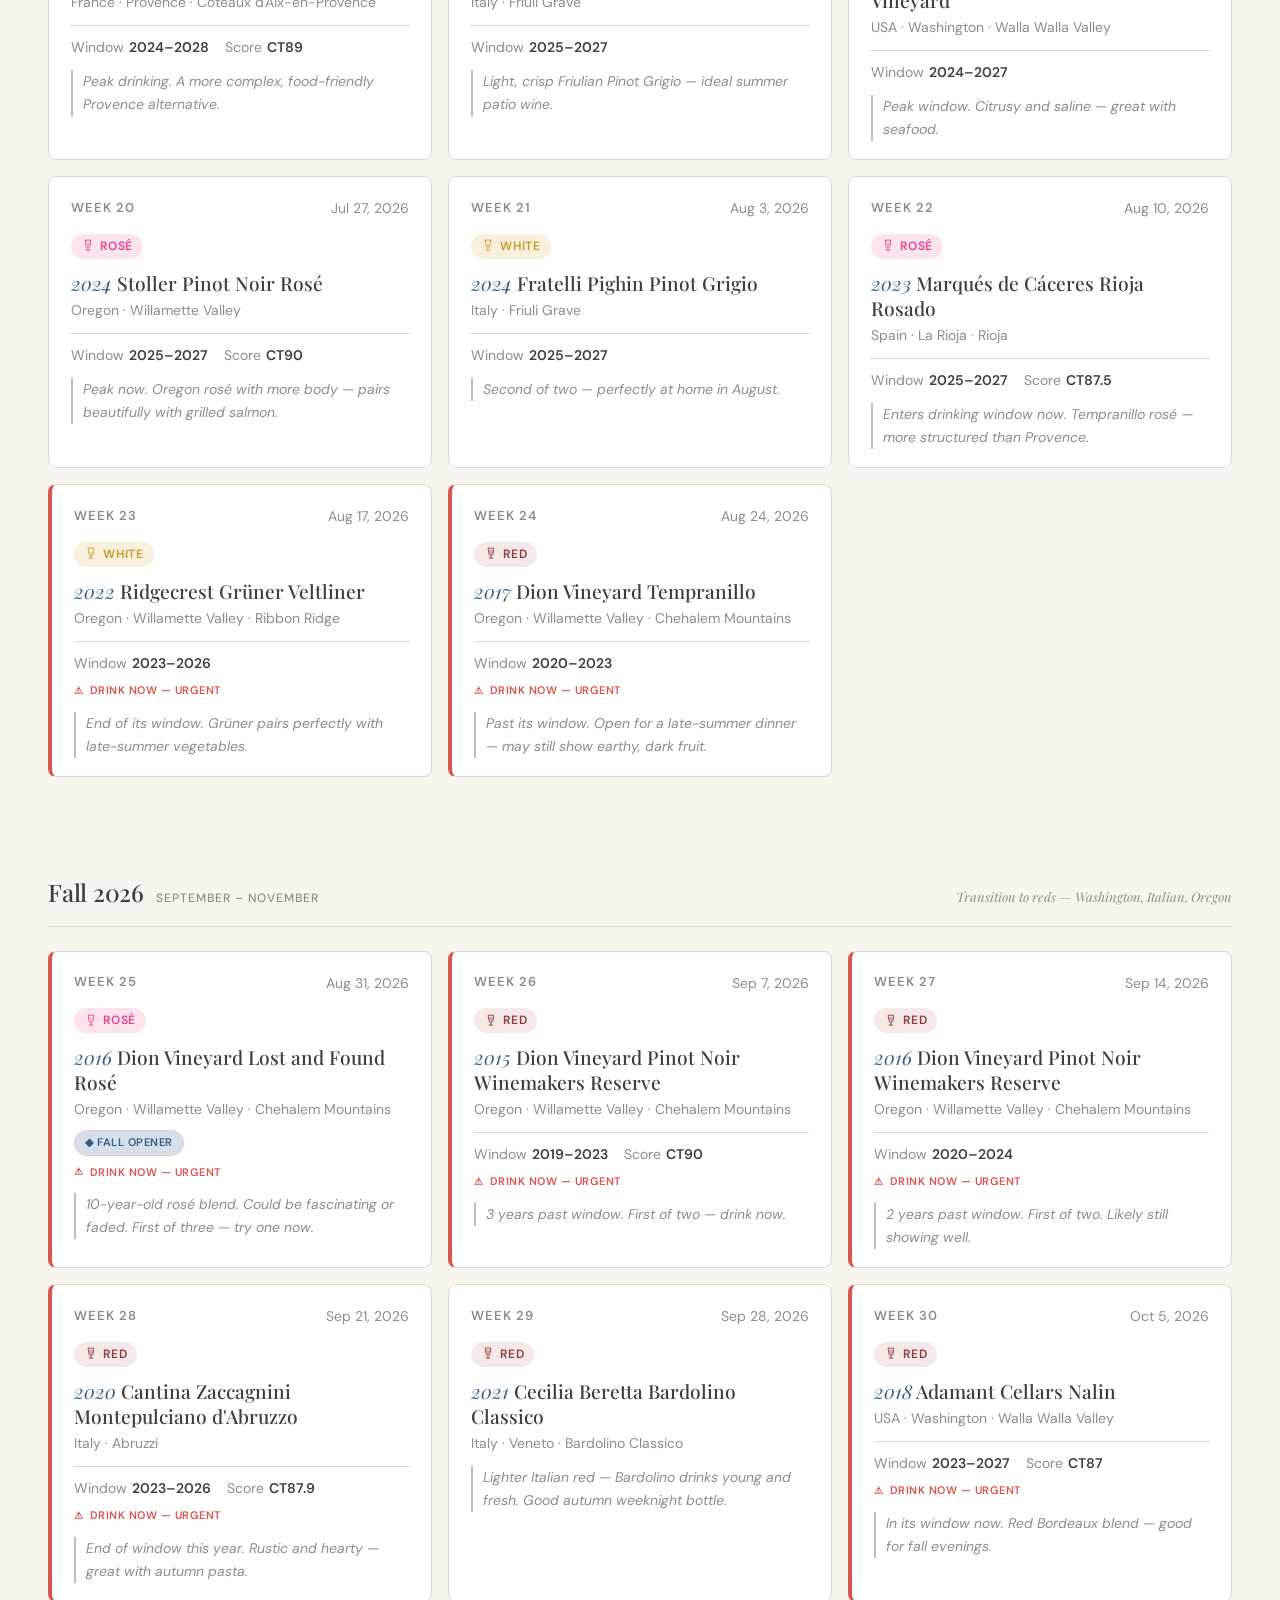
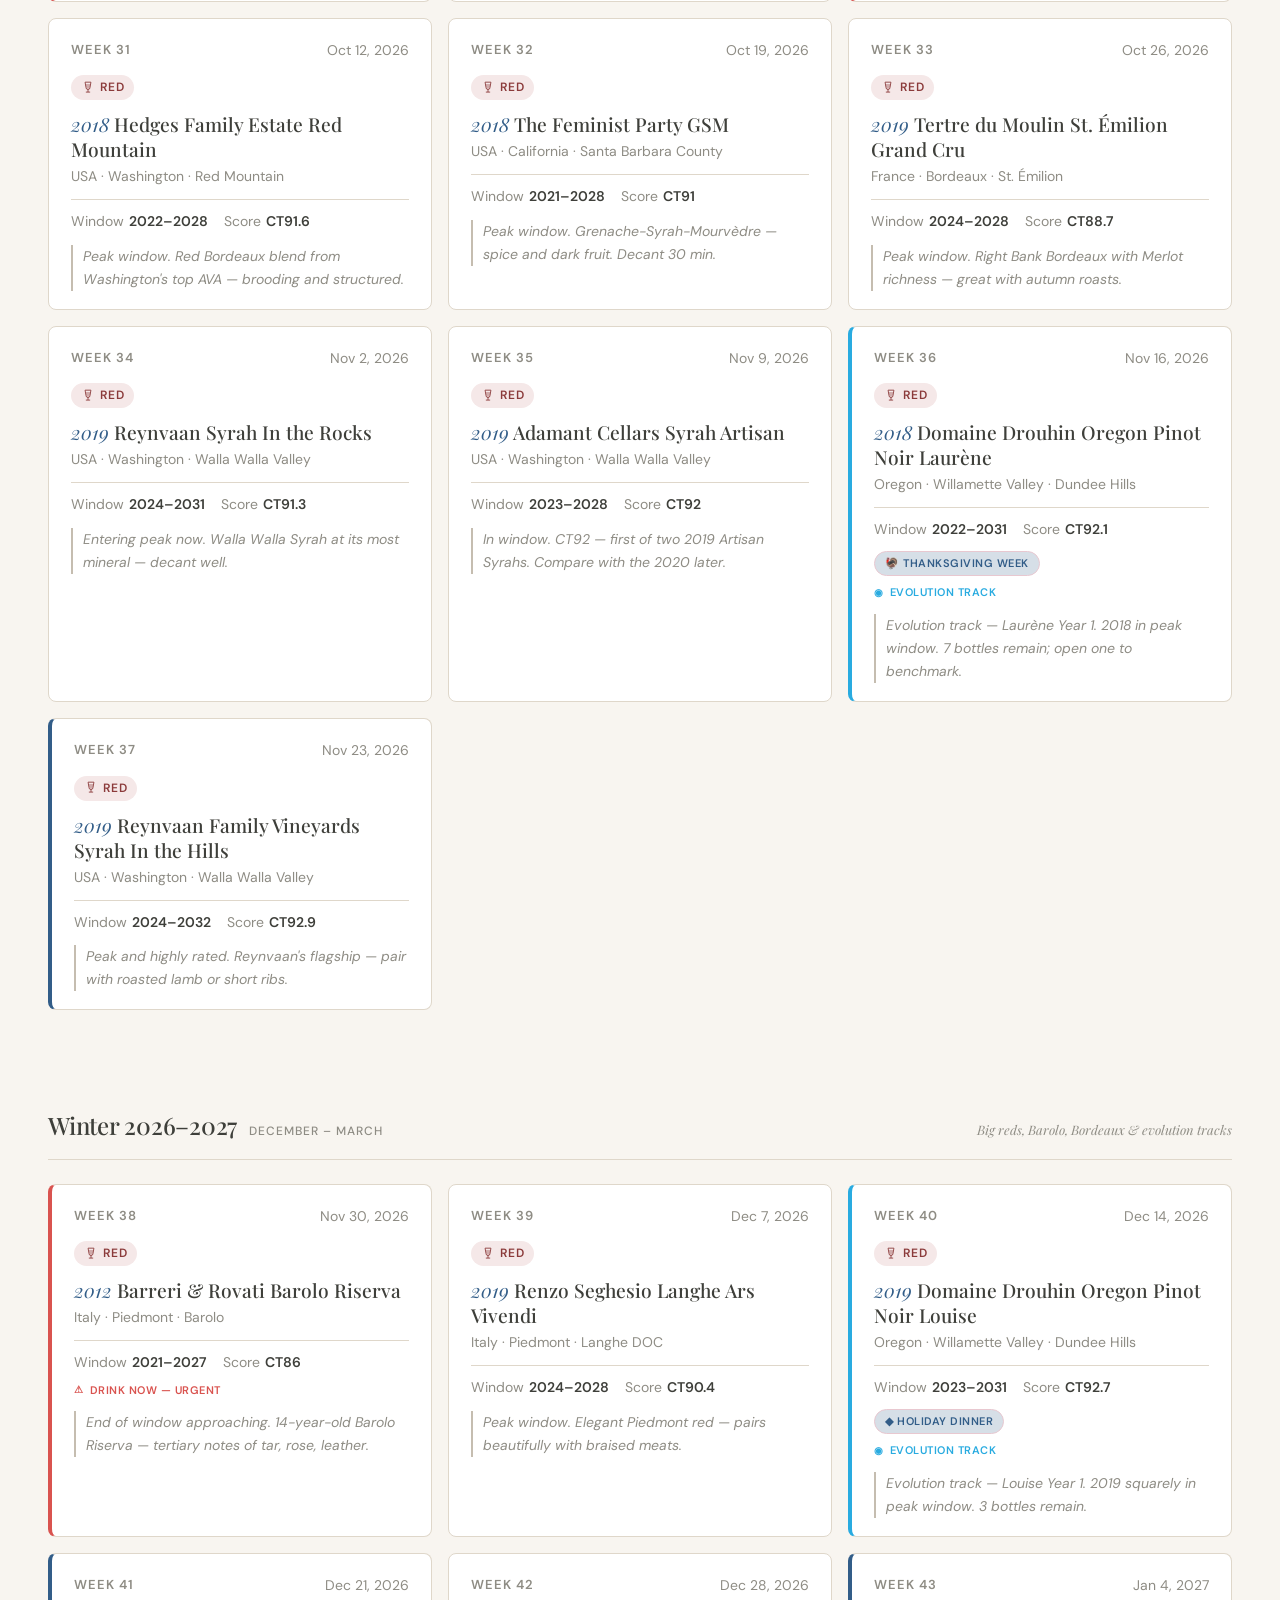
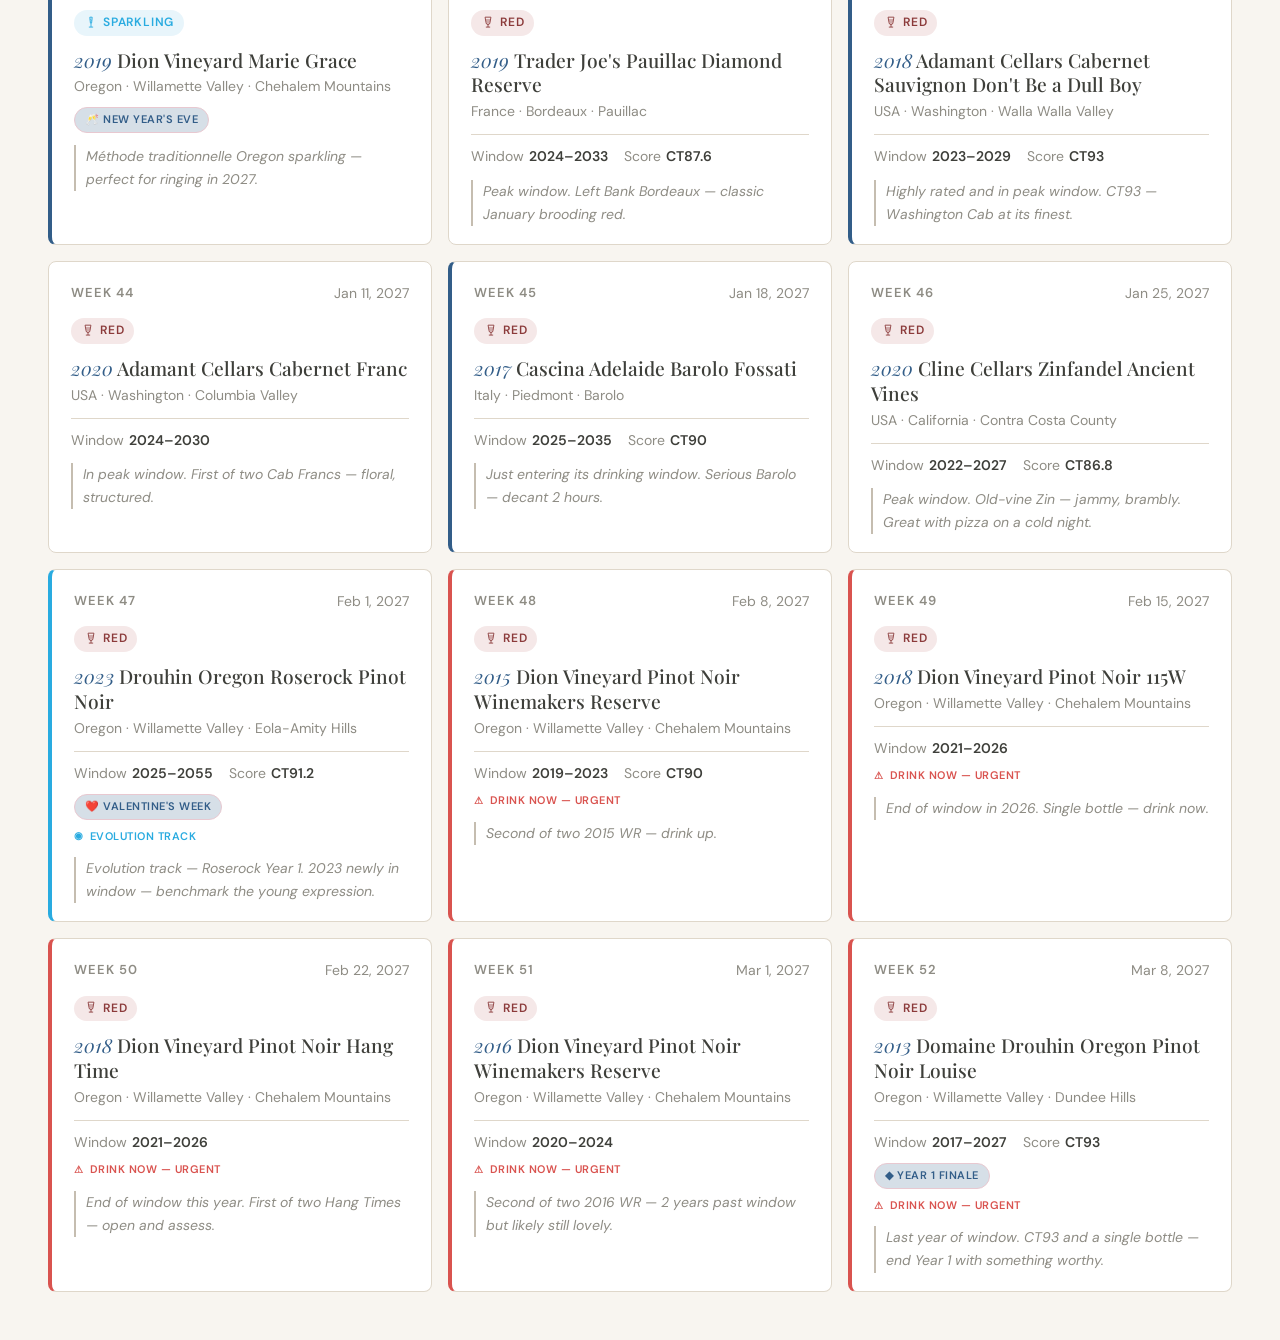
==== commit 0e8cb6fb: "Fix menu pairings not displaying on last day of week (#30) Meals on Sunday (the 7th day of a plan we" ====
--- a/site/index.html
+++ b/site/index.html
@@ -130,6 +130,7 @@
   var weekStart = new Date(dateStr);
   var weekEnd = new Date(weekStart);
   weekEnd.setDate(weekEnd.getDate() + 6);
+  weekEnd.setHours(23, 59, 59, 999);
   var results = [];
   var days = ['Sun','Mon','Tue','Wed','Thu','Fri','Sat'];
   for (var i = 0; i < pairingSuggestions.length; i++) {
@@ -277,7 +278,7 @@
   // Table
   var table = document.createElement('table');
   table.className = 'changelog-table';
-  table.innerHTML = '<thead><tr><th>Date</th><th>Added</th><th>Removed</th><th>Adjusted</th></tr></thead>';
+  table.innerHTML = '<thead><tr><th>Date</th><th>Added</th><th>Removed</th></tr></thead>';
   var tbody = document.createElement('tbody');
 
   history.forEach(function(entry) {
@@ -291,7 +292,6 @@
 
     tr.appendChild(renderChangeCell(entry.changes, 'added'));
     tr.appendChild(renderChangeCell(entry.changes, 'removed'));
-    tr.appendChild(renderChangeCell(entry.changes, 'adjusted'));
 
     tbody.appendChild(tr);
   });
